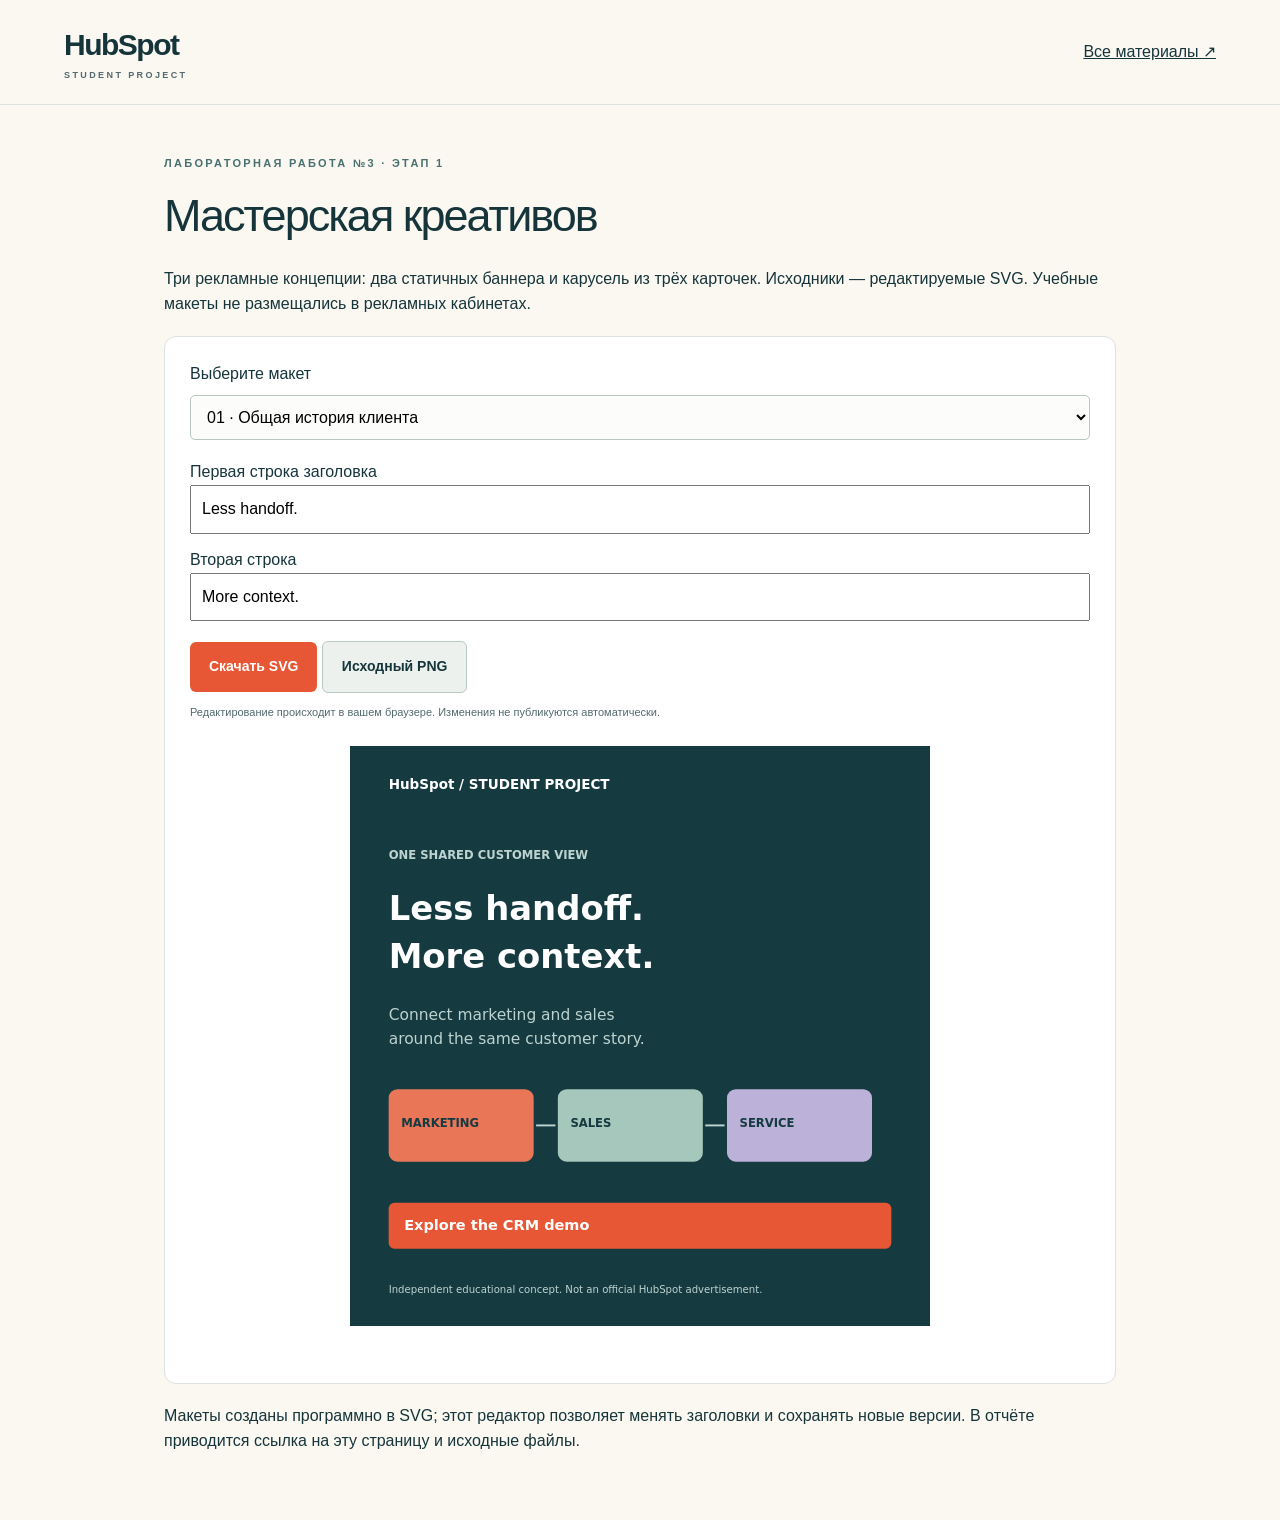
==== creative-studio.html @ a016e44d "Prepare HubSpot lab 3 website and study materials" ====
<!doctype html><html lang="ru"><head><meta charset="utf-8"><meta name="viewport" content="width=device-width,initial-scale=1"><meta name="robots" content="noindex,nofollow"><title>Редактор учебных креативов</title><link rel="stylesheet" href="style.css"></head><body><header><a class="brand" href="index.html">HubSpot<span>STUDENT PROJECT</span></a><a href="materials.html">Все материалы ↗</a></header><main class="materials"><p class="eyebrow">ЛАБОРАТОРНАЯ РАБОТА №3 · ЭТАП 1</p><h1>Мастерская креативов</h1><p>Три рекламные концепции: два статичных баннера и карусель из трёх карточек. Исходники — редактируемые SVG. Учебные макеты не размещались в рекламных кабинетах.</p><article><label>Выберите макет <select id="choice"><option value="01-connected">01 · Общая история клиента</option><option value="02-demo">02 · Демо без регистрации</option><option value="03-carousel-1">03 · Карусель / карточка 1</option><option value="03-carousel-2">03 · Карусель / карточка 2</option><option value="03-carousel-3">03 · Карусель / карточка 3</option></select></label><div style="display:grid;gap:14px;margin:20px 0"><label>Первая строка заголовка <input id="headline" maxlength="24" style="width:100%;padding:10px"></label><label>Вторая строка <input id="headline2" maxlength="24" style="width:100%;padding:10px"></label></div><button class="primary" id="save">Скачать SVG</button> <a id="png" class="secondary" download>Исходный PNG</a><p class="micro">Редактирование происходит в вашем браузере. Изменения не публикуются автоматически.</p><div id="preview" style="max-width:580px;margin:25px auto"></div></article><p>Макеты созданы программно в SVG; этот редактор позволяет менять заголовки и сохранять новые версии. В отчёте приводится ссылка на эту страницу и исходные файлы.</p></main><script>
let current=null;const choice=document.getElementById('choice'),h1=document.getElementById('headline'),h2=document.getElementById('headline2'),preview=document.getElementById('preview');let revision=0;
async function load(){const ticket=++revision;const r=await fetch('creatives/'+choice.value+'.svg');if(!r.ok)throw Error('SVG unavailable');const s=await r.text();if(ticket!==revision)return;current=new DOMParser().parseFromString(s,'image/svg+xml').documentElement;const texts=current.querySelectorAll('text');h1.value=texts[2].textContent;h2.value=texts[3].textContent;document.getElementById('png').href='creatives/'+choice.value+'.png';render()}
function render(){if(!current)return;const texts=current.querySelectorAll('text');texts[2].textContent=h1.value;texts[3].textContent=h2.value;const clone=current.cloneNode(true);clone.style.width='100%';clone.style.height='auto';preview.replaceChildren(clone)}
choice.onchange=()=>load().catch(()=>preview.textContent='Не удалось загрузить макет. Обновите страницу.');h1.oninput=render;h2.oninput=render;document.getElementById('save').onclick=()=>{if(!current)return;const blob=new Blob([new XMLSerializer().serializeToString(current)],{type:'image/svg+xml'}),url=URL.createObjectURL(blob),a=document.createElement('a');a.href=url;a.download=choice.value+'-edited.svg';a.click();setTimeout(()=>URL.revokeObjectURL(url),1000)};load().catch(()=>preview.textContent='Не удалось загрузить макет.');
</script></body></html>
---- style.css ----
:root{--ink:#16353b;--muted:#536a6e;--orange:#e85735;--cream:#fbf8f2;--line:#dce2dd}*{box-sizing:border-box}html{scroll-behavior:smooth;scroll-padding-top:85px}body{margin:0;background:var(--cream);font-family:Arial,Helvetica,sans-serif;color:var(--ink);line-height:1.55}a{color:inherit}button,input,select{font:inherit}button,a,select{touch-action:manipulation}button{cursor:pointer}button:focus-visible,a:focus-visible,select:focus-visible{outline:3px solid #008c95;outline-offset:4px}header{display:flex;align-items:center;justify-content:space-between;padding:22px 5vw;border-bottom:1px solid var(--line);gap:30px}.brand{text-decoration:none;font-size:30px;font-weight:800;letter-spacing:-1.5px}.brand span{display:block;font-size:9px;letter-spacing:2.4px;color:var(--muted)}nav{display:flex;gap:28px;font-size:14px}nav a{text-decoration:none}.hero{padding:76px 5vw 90px;display:grid;grid-template-columns:1fr 1.1fr;gap:5vw;align-items:center}.eyebrow{font-size:11px;font-weight:700;letter-spacing:2.3px;margin:0 0 20px;color:#48706f}h1{font-size:clamp(48px,5.7vw,82px);font-weight:500;line-height:1.05;letter-spacing:-4px;margin:0 0 27px}h1 em{font-family:Georgia,serif;font-weight:400;color:var(--orange)}.intro{font-size:18px;max-width:450px;color:var(--muted)}.actions{display:flex;align-items:center;gap:20px;flex-wrap:wrap;margin-top:30px}.primary,.secondary{border:0;border-radius:6px;padding:14px 19px;font-size:14px;font-weight:700;display:inline-flex;justify-content:center;align-items:center;gap:18px;text-decoration:none}.primary{background:var(--orange);color:white}.primary:hover{background:#c94124}.secondary{background:#edf1ee;color:var(--ink);border:1px solid #b9c9c4}.text-link{font-size:14px}.micro{font-size:11px;color:var(--muted);line-height:1.5}.workspace{padding:24px;background:#fff;border:1px solid #d8e4dd;border-radius:14px;box-shadow:18px 24px 0 #e5ede6;transform:rotate(-1deg)}.window-top{display:flex;gap:5px;align-items:center;font-size:8px;letter-spacing:1.6px;color:var(--muted);border-bottom:1px solid var(--line);padding-bottom:20px}.window-top span:last-child{margin-left:auto}.dot{width:7px;height:7px;background:#d9e1dc;border-radius:100%}.pipeline-title{display:flex;align-items:center;justify-content:space-between;font-size:22px;margin:30px 0;line-height:1.3}.pill{font-size:10px;background:#e1efe7;color:#33614f;padding:5px 9px;border-radius:20px}.columns{display:grid;grid-template-columns:repeat(3,1fr);gap:9px}.col-label{font-size:8px;letter-spacing:1px}.columns article{margin-top:12px;background:#f6f7f3;padding:17px 12px;min-height:185px;border-radius:6px;border:1px solid #e3e8e0}.columns h3{font-size:14px;margin:14px 0 5px}.columns p{font-size:11px;margin:0 0 25px;color:var(--muted)}.columns small{font-size:9px}.avatar{padding:7px 11px;background:#f6dbd1;border-radius:6px;color:#a33a24}.teal{background:#cbe4de;color:#386c60}.violet{background:#e2dcf1;color:#655184}.timeline{display:flex;align-items:center;justify-content:space-between;font-size:9px;margin:24px 0 18px;gap:8px}.timeline i{height:1px;background:var(--line);flex:1}.section{padding:65px 5vw;border-top:1px solid var(--line)}h2{font-size:clamp(30px,3.5vw,46px);font-weight:500;line-height:1.15;letter-spacing:-1.5px;margin:0 0 24px}.features{display:grid;grid-template-columns:repeat(3,1fr);gap:50px;margin-top:45px}.features h3{font-size:21px;font-weight:500}.features p{color:var(--muted);font-size:15px}.num{font-family:Georgia,serif;color:var(--orange);font-size:26px}.demo-section{padding:70px 5vw;background:var(--ink);color:white;display:grid;grid-template-columns:1fr 1fr;gap:10vw}.demo-section .eyebrow{color:#b7d3c6}.demo-section>div>p:not(.eyebrow){max-width:420px;color:#c8d7d2}.demo-card{background:#fff;color:var(--ink);border-radius:12px;padding:38px;align-self:center;min-height:330px}.demo-card h3{font-size:29px;font-weight:500;line-height:1.2}.demo-card p{color:var(--muted)}.step{font-size:10px;letter-spacing:2px}.progress{display:flex;gap:8px;margin:25px 0}.progress i{height:4px;flex:1;background:#dbe4de;border-radius:10px}.progress i.active{background:var(--orange)}.request-section{display:grid;grid-template-columns:1fr 1fr;gap:10vw;padding:85px 5vw}.request-section>div>p{max-width:450px;color:var(--muted)}form{background:#fff;border:1px solid var(--line);padding:30px;border-radius:10px}form label{display:block;margin-bottom:20px;font-size:14px}select{display:block;width:100%;background:#fcfcfa;border:1px solid #b7c7c1;border-radius:5px;padding:12px;margin-top:8px}.checkbox{display:flex;align-items:center;gap:9px;font-size:12px}.checkbox input{width:18px;height:18px}form .primary{width:100%}form p{font-size:13px}.faq{max-width:1100px;margin:auto}.faq details{border-bottom:1px solid var(--line);padding:20px 0}.faq summary{cursor:pointer;font-weight:600}.faq p{color:var(--muted)}.inline{border:0;background:none;text-decoration:underline;color:var(--ink);padding:0}footer{padding:30px 5vw;display:flex;justify-content:space-between;align-items:center;gap:20px;border-top:1px solid var(--line);font-size:12px}.consent{position:fixed;bottom:18px;left:3vw;right:3vw;background:white;box-shadow:0 8px 55px #16353b35;border:1px solid var(--line);border-radius:12px;padding:20px;display:flex;align-items:center;gap:15px;z-index:9}.consent div{flex:1}.consent p{font-size:11px;margin:6px 0 0}.consent button{font-size:12px;white-space:nowrap}[hidden]{display:none!important}.materials{max-width:1000px;margin:0 auto;padding:50px 24px}.materials h1{font-size:45px;letter-spacing:-2px}.materials article{background:white;padding:25px;border:1px solid var(--line);border-radius:12px;margin:20px 0}.downloads{display:flex;gap:12px;flex-wrap:wrap}.notice{padding:18px;background:#fff0df;border-left:4px solid var(--orange)}.creative-grid{display:grid;grid-template-columns:repeat(3,1fr);gap:14px}.creative-grid img{width:100%;border:1px solid var(--line);border-radius:10px}
@media(max-width:850px){header{align-items:flex-start}nav{gap:12px;font-size:12px;flex-wrap:wrap;justify-content:flex-end}.hero{grid-template-columns:1fr;padding-top:45px;gap:48px}.hero-copy{max-width:650px}h1{letter-spacing:-2px}.workspace{transform:none;box-shadow:8px 10px 0 #e5ede6}.features{gap:22px}.demo-section,.request-section{grid-template-columns:1fr;gap:30px}.consent{flex-wrap:wrap}.consent div{flex-basis:100%}.consent button{flex:1}.creative-grid{grid-template-columns:1fr 1fr}}@media(max-width:520px){header{padding:18px 5vw}.brand{font-size:25px}nav a:first-child{display:none}nav{max-width:180px}.hero{padding-bottom:55px}.workspace{padding:15px}.columns article{padding:12px 8px}.pipeline-title{font-size:19px}.columns h3{font-size:12px}.columns p{font-size:10px}.columns small{font-size:8px}.features{grid-template-columns:1fr;gap:20px}.section{padding-top:45px;padding-bottom:45px}.demo-section,.request-section{padding-top:48px;padding-bottom:48px}.demo-card{padding:24px}.consent{bottom:8px;padding:14px}.consent button{white-space:normal;font-size:11px;padding:10px}footer{flex-wrap:wrap}.creative-grid{grid-template-columns:1fr}.materials h1{font-size:35px}}
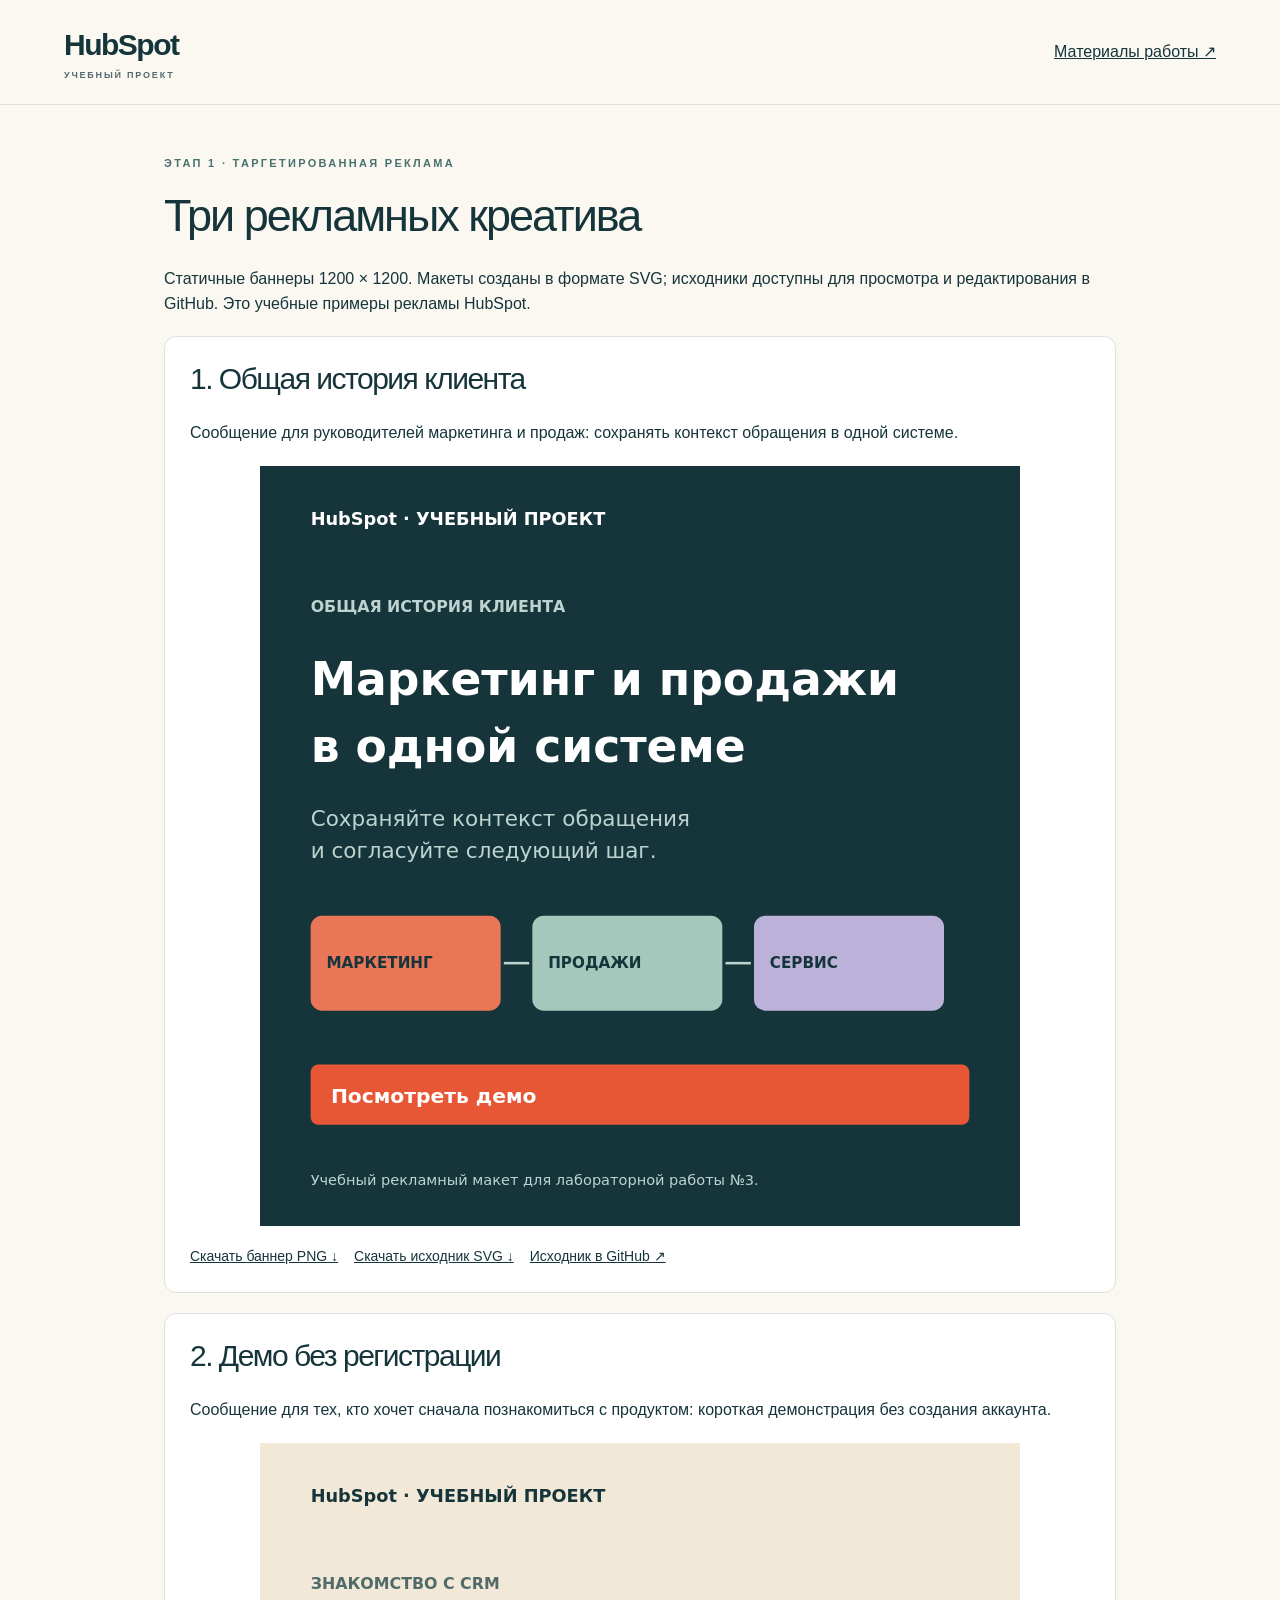
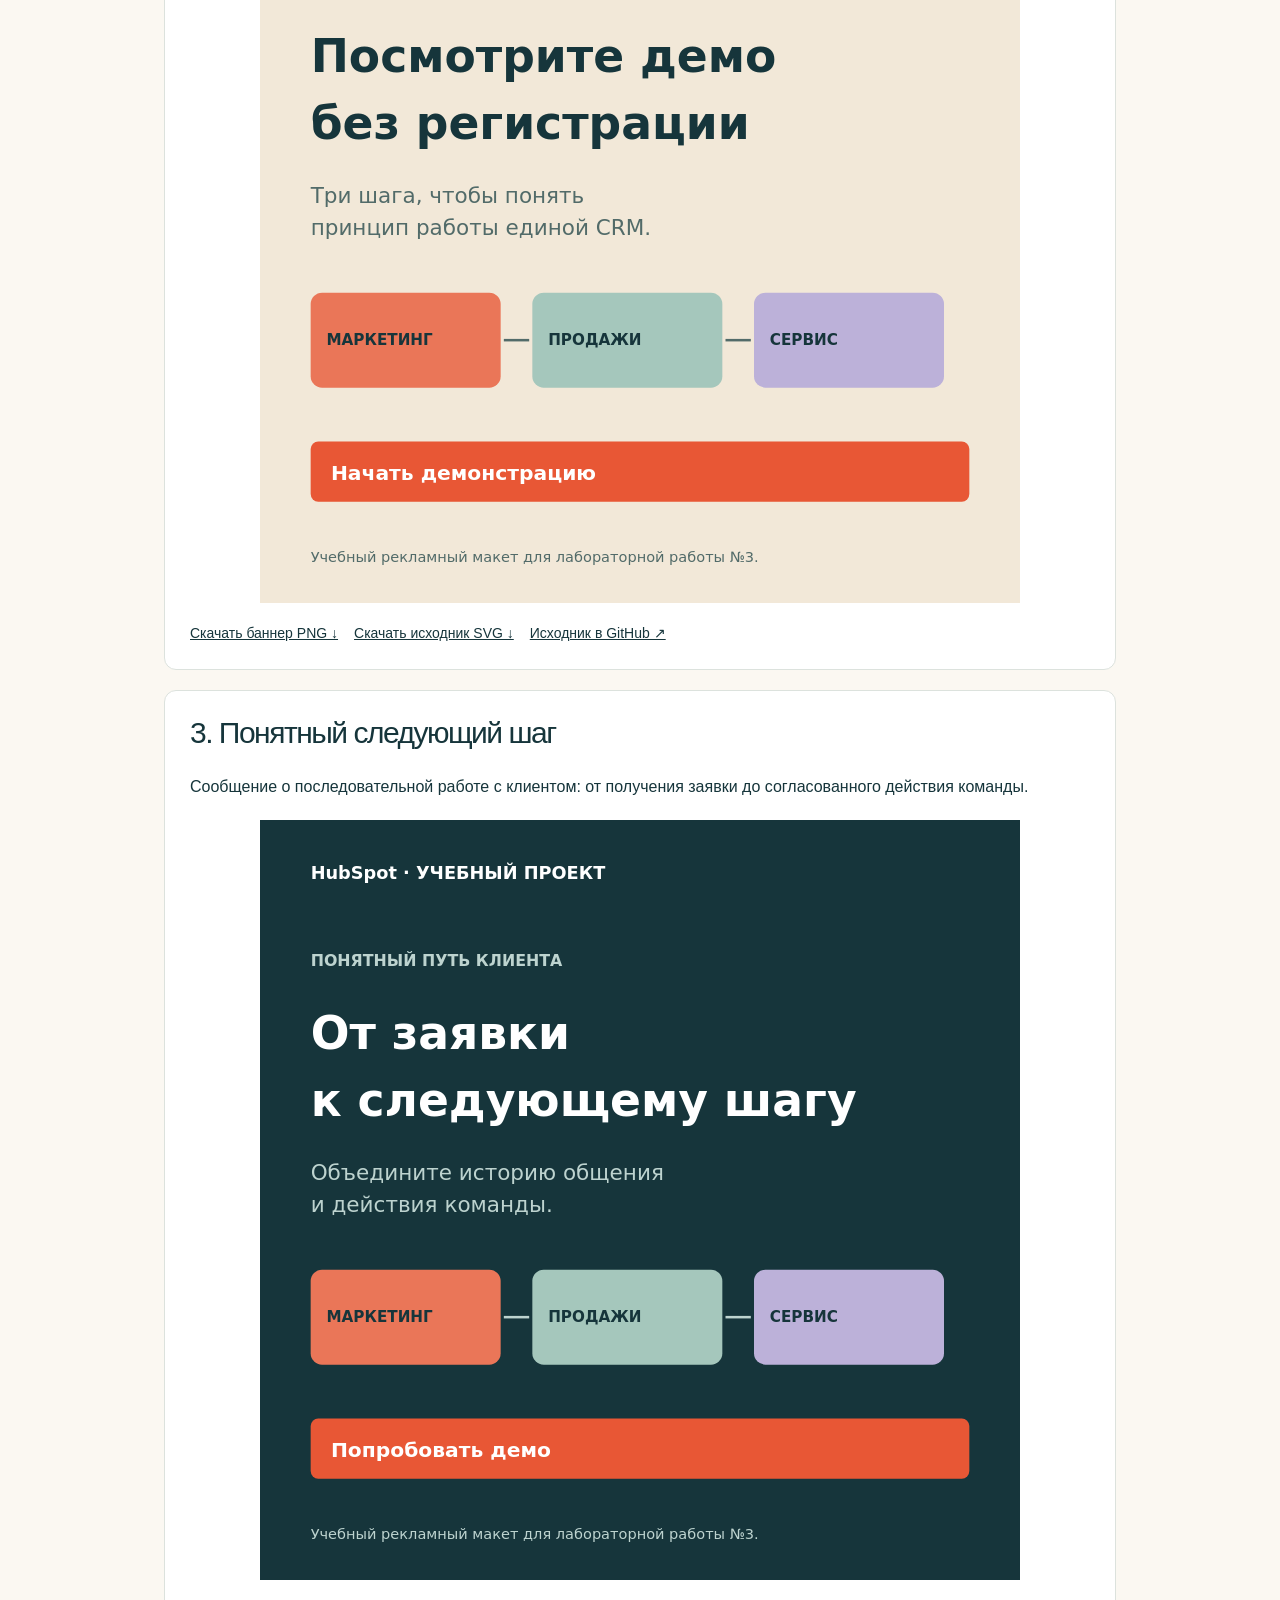
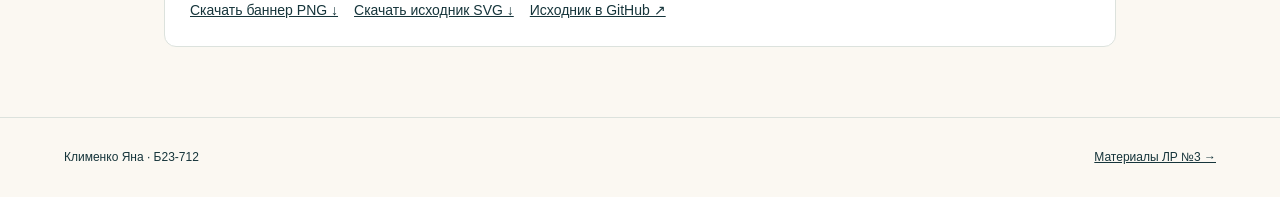
==== commit 592e7f11: "Перевести материалы ЛР3 на русский и оставить комплект по заданию" ====
--- a/creative-studio.html
+++ b/creative-studio.html
@@ -1,6 +1,4 @@
-<!doctype html><html lang="ru"><head><meta charset="utf-8"><meta name="viewport" content="width=device-width,initial-scale=1"><meta name="robots" content="noindex,nofollow"><title>Редактор учебных креативов</title><link rel="stylesheet" href="style.css"></head><body><header><a class="brand" href="index.html">HubSpot<span>STUDENT PROJECT</span></a><a href="materials.html">Все материалы ↗</a></header><main class="materials"><p class="eyebrow">ЛАБОРАТОРНАЯ РАБОТА №3 · ЭТАП 1</p><h1>Мастерская креативов</h1><p>Три рекламные концепции: два статичных баннера и карусель из трёх карточек. Исходники — редактируемые SVG. Учебные макеты не размещались в рекламных кабинетах.</p><article><label>Выберите макет <select id="choice"><option value="01-connected">01 · Общая история клиента</option><option value="02-demo">02 · Демо без регистрации</option><option value="03-carousel-1">03 · Карусель / карточка 1</option><option value="03-carousel-2">03 · Карусель / карточка 2</option><option value="03-carousel-3">03 · Карусель / карточка 3</option></select></label><div style="display:grid;gap:14px;margin:20px 0"><label>Первая строка заголовка <input id="headline" maxlength="24" style="width:100%;padding:10px"></label><label>Вторая строка <input id="headline2" maxlength="24" style="width:100%;padding:10px"></label></div><button class="primary" id="save">Скачать SVG</button> <a id="png" class="secondary" download>Исходный PNG</a><p class="micro">Редактирование происходит в вашем браузере. Изменения не публикуются автоматически.</p><div id="preview" style="max-width:580px;margin:25px auto"></div></article><p>Макеты созданы программно в SVG; этот редактор позволяет менять заголовки и сохранять новые версии. В отчёте приводится ссылка на эту страницу и исходные файлы.</p></main><script>
-let current=null;const choice=document.getElementById('choice'),h1=document.getElementById('headline'),h2=document.getElementById('headline2'),preview=document.getElementById('preview');let revision=0;
-async function load(){const ticket=++revision;const r=await fetch('creatives/'+choice.value+'.svg');if(!r.ok)throw Error('SVG unavailable');const s=await r.text();if(ticket!==revision)return;current=new DOMParser().parseFromString(s,'image/svg+xml').documentElement;const texts=current.querySelectorAll('text');h1.value=texts[2].textContent;h2.value=texts[3].textContent;document.getElementById('png').href='creatives/'+choice.value+'.png';render()}
-function render(){if(!current)return;const texts=current.querySelectorAll('text');texts[2].textContent=h1.value;texts[3].textContent=h2.value;const clone=current.cloneNode(true);clone.style.width='100%';clone.style.height='auto';preview.replaceChildren(clone)}
-choice.onchange=()=>load().catch(()=>preview.textContent='Не удалось загрузить макет. Обновите страницу.');h1.oninput=render;h2.oninput=render;document.getElementById('save').onclick=()=>{if(!current)return;const blob=new Blob([new XMLSerializer().serializeToString(current)],{type:'image/svg+xml'}),url=URL.createObjectURL(blob),a=document.createElement('a');a.href=url;a.download=choice.value+'-edited.svg';a.click();setTimeout(()=>URL.revokeObjectURL(url),1000)};load().catch(()=>preview.textContent='Не удалось загрузить макет.');
-</script></body></html>
+<!doctype html><html lang="ru"><head><meta charset="utf-8"><meta name="viewport" content="width=device-width,initial-scale=1"><meta name="robots" content="noindex,nofollow"><title>Креативы · Лабораторная работа №3</title><link rel="stylesheet" href="style.css"></head><body><header><a class="brand" href="index.html">HubSpot<span>УЧЕБНЫЙ ПРОЕКТ</span></a><a href="materials.html">Материалы работы ↗</a></header><main class="materials"><p class="eyebrow">ЭТАП 1 · ТАРГЕТИРОВАННАЯ РЕКЛАМА</p><h1>Три рекламных креатива</h1><p>Статичные баннеры 1200 × 1200. Макеты созданы в формате SVG; исходники доступны для просмотра и редактирования в GitHub. Это учебные примеры рекламы HubSpot.</p>
+<article class="creative-item"><h2>1. Общая история клиента</h2><p>Сообщение для руководителей маркетинга и продаж: сохранять контекст обращения в одной системе.</p><img src="creatives/01-connected.svg" alt="Маркетинг и продажи в одной системе. Посмотреть демо."><div class="source-links"><a href="creatives/01-connected.png" download>Скачать баннер PNG ↓</a><a href="creatives/01-connected.svg" download>Скачать исходник SVG ↓</a><a href="https://github.com/indolentmenace/hubspot-lab3/blob/main/creatives/01-connected.svg">Исходник в GitHub ↗</a></div></article>
+<article class="creative-item"><h2>2. Демо без регистрации</h2><p>Сообщение для тех, кто хочет сначала познакомиться с продуктом: короткая демонстрация без создания аккаунта.</p><img src="creatives/02-demo.svg" alt="Посмотрите демо без регистрации. Начать демонстрацию."><div class="source-links"><a href="creatives/02-demo.png" download>Скачать баннер PNG ↓</a><a href="creatives/02-demo.svg" download>Скачать исходник SVG ↓</a><a href="https://github.com/indolentmenace/hubspot-lab3/blob/main/creatives/02-demo.svg">Исходник в GitHub ↗</a></div></article>
+<article class="creative-item"><h2>3. Понятный следующий шаг</h2><p>Сообщение о последовательной работе с клиентом: от получения заявки до согласованного действия команды.</p><img src="creatives/03-journey.svg" alt="От заявки к следующему шагу. Попробовать демо."><div class="source-links"><a href="creatives/03-journey.png" download>Скачать баннер PNG ↓</a><a href="creatives/03-journey.svg" download>Скачать исходник SVG ↓</a><a href="https://github.com/indolentmenace/hubspot-lab3/blob/main/creatives/03-journey.svg">Исходник в GitHub ↗</a></div></article></main><footer><span>Клименко Яна · Б23-712</span><a href="materials.html">Материалы ЛР №3 →</a></footer></body></html>
--- a/style.css
+++ b/style.css
@@ -1,2 +1,5 @@
 :root{--ink:#16353b;--muted:#536a6e;--orange:#e85735;--cream:#fbf8f2;--line:#dce2dd}*{box-sizing:border-box}html{scroll-behavior:smooth;scroll-padding-top:85px}body{margin:0;background:var(--cream);font-family:Arial,Helvetica,sans-serif;color:var(--ink);line-height:1.55}a{color:inherit}button,input,select{font:inherit}button,a,select{touch-action:manipulation}button{cursor:pointer}button:focus-visible,a:focus-visible,select:focus-visible{outline:3px solid #008c95;outline-offset:4px}header{display:flex;align-items:center;justify-content:space-between;padding:22px 5vw;border-bottom:1px solid var(--line);gap:30px}.brand{text-decoration:none;font-size:30px;font-weight:800;letter-spacing:-1.5px}.brand span{display:block;font-size:9px;letter-spacing:2.4px;color:var(--muted)}nav{display:flex;gap:28px;font-size:14px}nav a{text-decoration:none}.hero{padding:76px 5vw 90px;display:grid;grid-template-columns:1fr 1.1fr;gap:5vw;align-items:center}.eyebrow{font-size:11px;font-weight:700;letter-spacing:2.3px;margin:0 0 20px;color:#48706f}h1{font-size:clamp(48px,5.7vw,82px);font-weight:500;line-height:1.05;letter-spacing:-4px;margin:0 0 27px}h1 em{font-family:Georgia,serif;font-weight:400;color:var(--orange)}.intro{font-size:18px;max-width:450px;color:var(--muted)}.actions{display:flex;align-items:center;gap:20px;flex-wrap:wrap;margin-top:30px}.primary,.secondary{border:0;border-radius:6px;padding:14px 19px;font-size:14px;font-weight:700;display:inline-flex;justify-content:center;align-items:center;gap:18px;text-decoration:none}.primary{background:var(--orange);color:white}.primary:hover{background:#c94124}.secondary{background:#edf1ee;color:var(--ink);border:1px solid #b9c9c4}.text-link{font-size:14px}.micro{font-size:11px;color:var(--muted);line-height:1.5}.workspace{padding:24px;background:#fff;border:1px solid #d8e4dd;border-radius:14px;box-shadow:18px 24px 0 #e5ede6;transform:rotate(-1deg)}.window-top{display:flex;gap:5px;align-items:center;font-size:8px;letter-spacing:1.6px;color:var(--muted);border-bottom:1px solid var(--line);padding-bottom:20px}.window-top span:last-child{margin-left:auto}.dot{width:7px;height:7px;background:#d9e1dc;border-radius:100%}.pipeline-title{display:flex;align-items:center;justify-content:space-between;font-size:22px;margin:30px 0;line-height:1.3}.pill{font-size:10px;background:#e1efe7;color:#33614f;padding:5px 9px;border-radius:20px}.columns{display:grid;grid-template-columns:repeat(3,1fr);gap:9px}.col-label{font-size:8px;letter-spacing:1px}.columns article{margin-top:12px;background:#f6f7f3;padding:17px 12px;min-height:185px;border-radius:6px;border:1px solid #e3e8e0}.columns h3{font-size:14px;margin:14px 0 5px}.columns p{font-size:11px;margin:0 0 25px;color:var(--muted)}.columns small{font-size:9px}.avatar{padding:7px 11px;background:#f6dbd1;border-radius:6px;color:#a33a24}.teal{background:#cbe4de;color:#386c60}.violet{background:#e2dcf1;color:#655184}.timeline{display:flex;align-items:center;justify-content:space-between;font-size:9px;margin:24px 0 18px;gap:8px}.timeline i{height:1px;background:var(--line);flex:1}.section{padding:65px 5vw;border-top:1px solid var(--line)}h2{font-size:clamp(30px,3.5vw,46px);font-weight:500;line-height:1.15;letter-spacing:-1.5px;margin:0 0 24px}.features{display:grid;grid-template-columns:repeat(3,1fr);gap:50px;margin-top:45px}.features h3{font-size:21px;font-weight:500}.features p{color:var(--muted);font-size:15px}.num{font-family:Georgia,serif;color:var(--orange);font-size:26px}.demo-section{padding:70px 5vw;background:var(--ink);color:white;display:grid;grid-template-columns:1fr 1fr;gap:10vw}.demo-section .eyebrow{color:#b7d3c6}.demo-section>div>p:not(.eyebrow){max-width:420px;color:#c8d7d2}.demo-card{background:#fff;color:var(--ink);border-radius:12px;padding:38px;align-self:center;min-height:330px}.demo-card h3{font-size:29px;font-weight:500;line-height:1.2}.demo-card p{color:var(--muted)}.step{font-size:10px;letter-spacing:2px}.progress{display:flex;gap:8px;margin:25px 0}.progress i{height:4px;flex:1;background:#dbe4de;border-radius:10px}.progress i.active{background:var(--orange)}.request-section{display:grid;grid-template-columns:1fr 1fr;gap:10vw;padding:85px 5vw}.request-section>div>p{max-width:450px;color:var(--muted)}form{background:#fff;border:1px solid var(--line);padding:30px;border-radius:10px}form label{display:block;margin-bottom:20px;font-size:14px}select{display:block;width:100%;background:#fcfcfa;border:1px solid #b7c7c1;border-radius:5px;padding:12px;margin-top:8px}.checkbox{display:flex;align-items:center;gap:9px;font-size:12px}.checkbox input{width:18px;height:18px}form .primary{width:100%}form p{font-size:13px}.faq{max-width:1100px;margin:auto}.faq details{border-bottom:1px solid var(--line);padding:20px 0}.faq summary{cursor:pointer;font-weight:600}.faq p{color:var(--muted)}.inline{border:0;background:none;text-decoration:underline;color:var(--ink);padding:0}footer{padding:30px 5vw;display:flex;justify-content:space-between;align-items:center;gap:20px;border-top:1px solid var(--line);font-size:12px}.consent{position:fixed;bottom:18px;left:3vw;right:3vw;background:white;box-shadow:0 8px 55px #16353b35;border:1px solid var(--line);border-radius:12px;padding:20px;display:flex;align-items:center;gap:15px;z-index:9}.consent div{flex:1}.consent p{font-size:11px;margin:6px 0 0}.consent button{font-size:12px;white-space:nowrap}[hidden]{display:none!important}.materials{max-width:1000px;margin:0 auto;padding:50px 24px}.materials h1{font-size:45px;letter-spacing:-2px}.materials article{background:white;padding:25px;border:1px solid var(--line);border-radius:12px;margin:20px 0}.downloads{display:flex;gap:12px;flex-wrap:wrap}.notice{padding:18px;background:#fff0df;border-left:4px solid var(--orange)}.creative-grid{display:grid;grid-template-columns:repeat(3,1fr);gap:14px}.creative-grid img{width:100%;border:1px solid var(--line);border-radius:10px}
 @media(max-width:850px){header{align-items:flex-start}nav{gap:12px;font-size:12px;flex-wrap:wrap;justify-content:flex-end}.hero{grid-template-columns:1fr;padding-top:45px;gap:48px}.hero-copy{max-width:650px}h1{letter-spacing:-2px}.workspace{transform:none;box-shadow:8px 10px 0 #e5ede6}.features{gap:22px}.demo-section,.request-section{grid-template-columns:1fr;gap:30px}.consent{flex-wrap:wrap}.consent div{flex-basis:100%}.consent button{flex:1}.creative-grid{grid-template-columns:1fr 1fr}}@media(max-width:520px){header{padding:18px 5vw}.brand{font-size:25px}nav a:first-child{display:none}nav{max-width:180px}.hero{padding-bottom:55px}.workspace{padding:15px}.columns article{padding:12px 8px}.pipeline-title{font-size:19px}.columns h3{font-size:12px}.columns p{font-size:10px}.columns small{font-size:8px}.features{grid-template-columns:1fr;gap:20px}.section{padding-top:45px;padding-bottom:45px}.demo-section,.request-section{padding-top:48px;padding-bottom:48px}.demo-card{padding:24px}.consent{bottom:8px;padding:14px}.consent button{white-space:normal;font-size:11px;padding:10px}footer{flex-wrap:wrap}.creative-grid{grid-template-columns:1fr}.materials h1{font-size:35px}}
+
+/* Адаптация русских заголовков и подписей. */
+h1{font-size:clamp(40px,4.6vw,66px);letter-spacing:-2.5px}.hero{grid-template-columns:1.05fr 1fr;gap:4vw}.brand span{letter-spacing:1.8px}.window-top span:last-child{letter-spacing:1px}.columns article{min-height:190px}.col-label{font-size:7.5px;letter-spacing:.5px}.timeline{font-size:8px}.materials h2{font-size:30px}.creative-item img{display:block;width:100%;max-width:760px;margin:20px auto}.source-links{display:flex;gap:16px;flex-wrap:wrap;font-size:14px}@media(max-width:850px){.hero{grid-template-columns:1fr}h1{font-size:clamp(38px,7.2vw,62px)}}@media(max-width:520px){h1{font-size:clamp(31px,8.2vw,43px);letter-spacing:-1.3px}.hero{gap:32px}.col-label{font-size:6.5px}.columns h3{font-size:12px}.columns small{font-size:8px}.columns article{padding:11px 7px;min-height:170px}.pipeline-title{font-size:17px}.timeline{font-size:7px}.window-top span:last-child{font-size:7px}.consent{gap:10px}.consent .primary{flex:1}.consent .secondary{flex:2}}
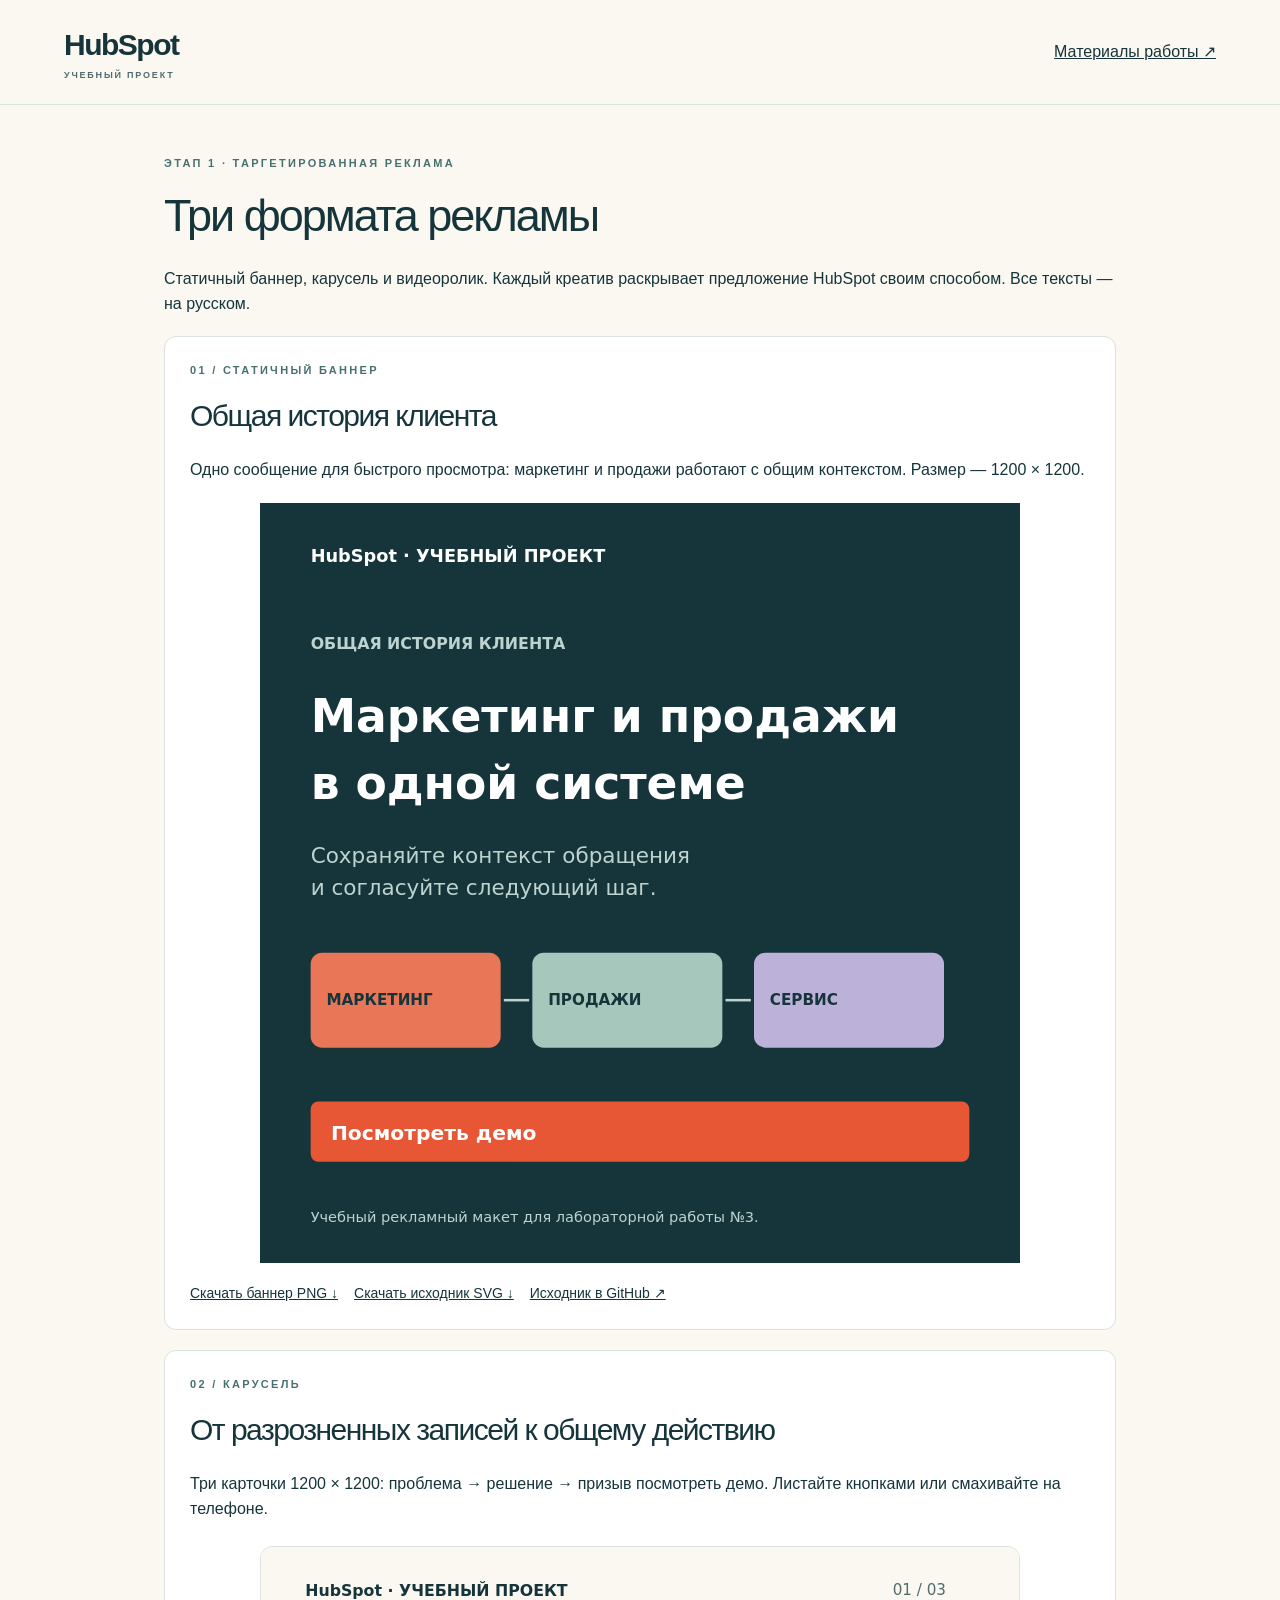
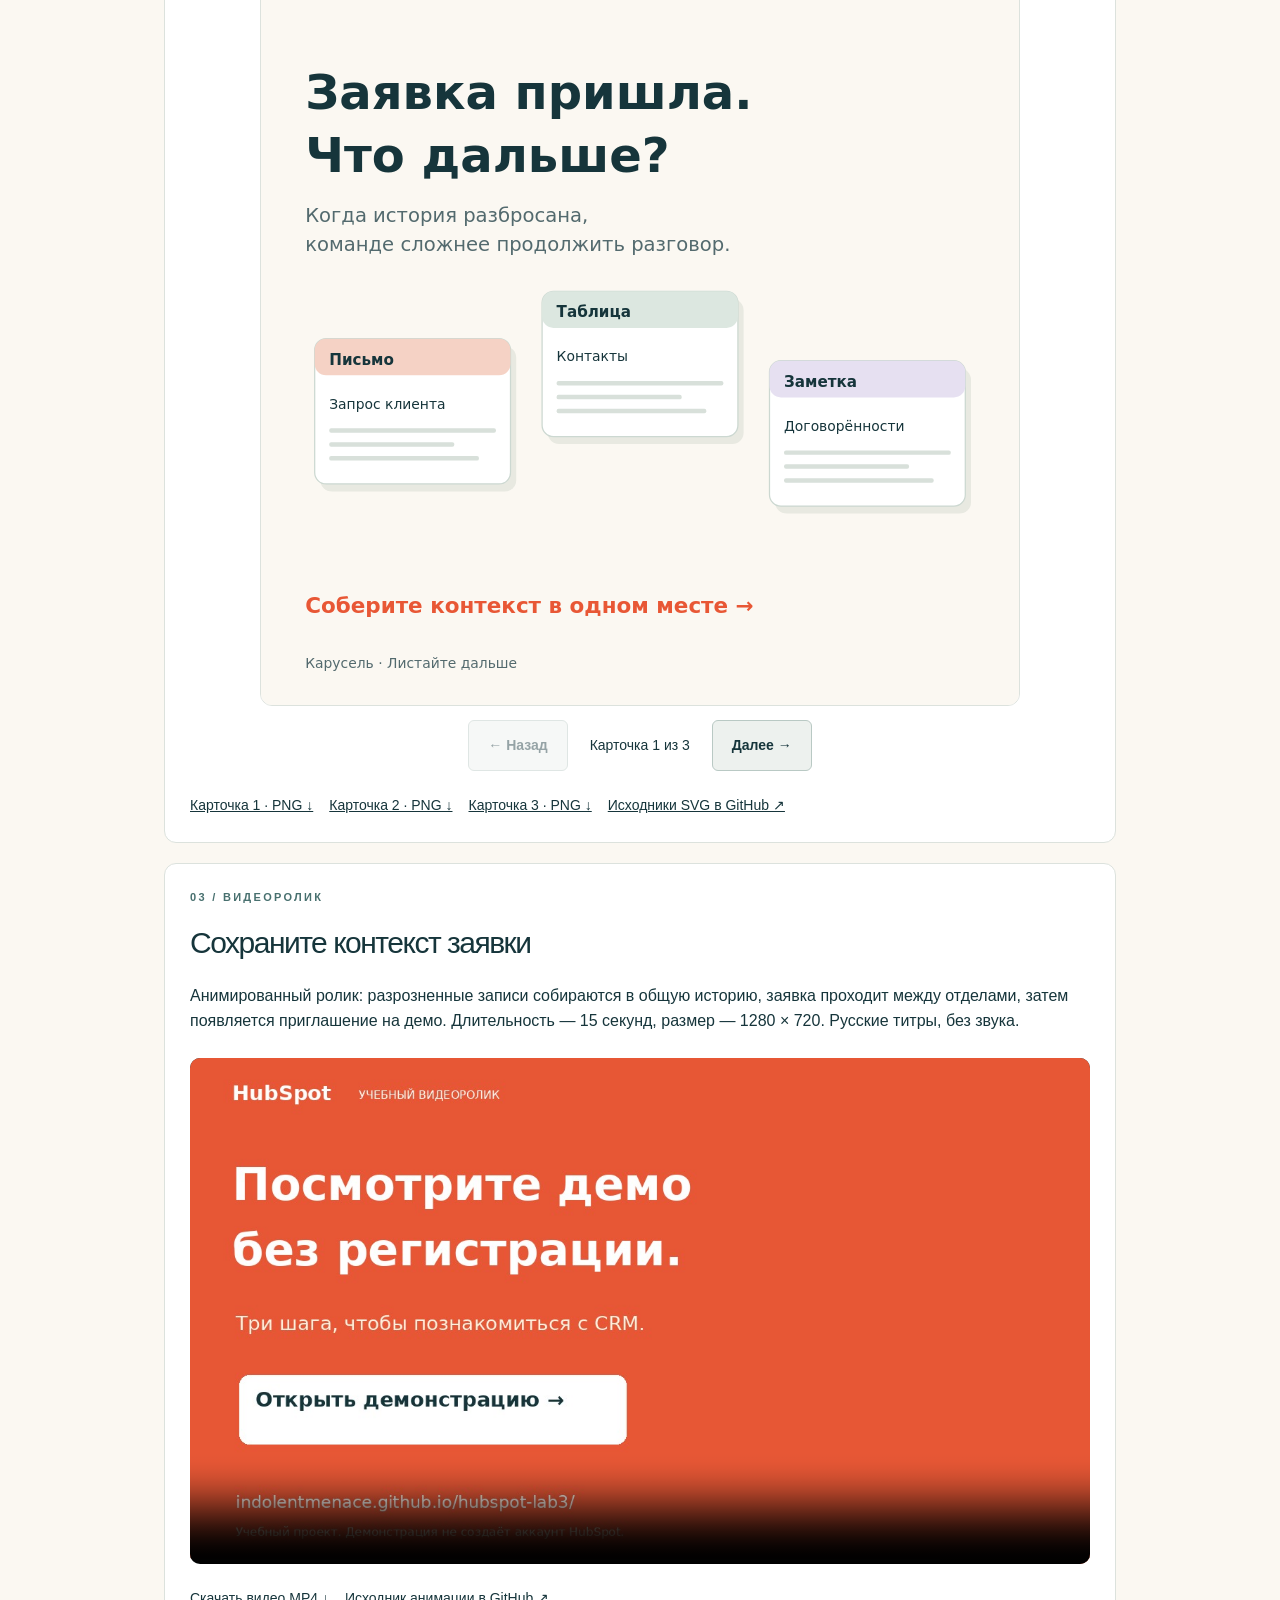
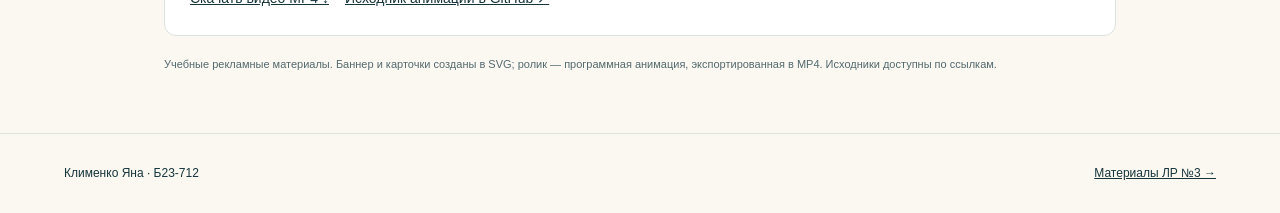
==== commit dd0fa34d: "Добавить карусель и анимированный видеокреатив вместо одинаковых баннеров" ====
--- a/creative-studio.html
+++ b/creative-studio.html
@@ -1,4 +1,5 @@
-<!doctype html><html lang="ru"><head><meta charset="utf-8"><meta name="viewport" content="width=device-width,initial-scale=1"><meta name="robots" content="noindex,nofollow"><title>Креативы · Лабораторная работа №3</title><link rel="stylesheet" href="style.css"></head><body><header><a class="brand" href="index.html">HubSpot<span>УЧЕБНЫЙ ПРОЕКТ</span></a><a href="materials.html">Материалы работы ↗</a></header><main class="materials"><p class="eyebrow">ЭТАП 1 · ТАРГЕТИРОВАННАЯ РЕКЛАМА</p><h1>Три рекламных креатива</h1><p>Статичные баннеры 1200 × 1200. Макеты созданы в формате SVG; исходники доступны для просмотра и редактирования в GitHub. Это учебные примеры рекламы HubSpot.</p>
-<article class="creative-item"><h2>1. Общая история клиента</h2><p>Сообщение для руководителей маркетинга и продаж: сохранять контекст обращения в одной системе.</p><img src="creatives/01-connected.svg" alt="Маркетинг и продажи в одной системе. Посмотреть демо."><div class="source-links"><a href="creatives/01-connected.png" download>Скачать баннер PNG ↓</a><a href="creatives/01-connected.svg" download>Скачать исходник SVG ↓</a><a href="https://github.com/indolentmenace/hubspot-lab3/blob/main/creatives/01-connected.svg">Исходник в GitHub ↗</a></div></article>
-<article class="creative-item"><h2>2. Демо без регистрации</h2><p>Сообщение для тех, кто хочет сначала познакомиться с продуктом: короткая демонстрация без создания аккаунта.</p><img src="creatives/02-demo.svg" alt="Посмотрите демо без регистрации. Начать демонстрацию."><div class="source-links"><a href="creatives/02-demo.png" download>Скачать баннер PNG ↓</a><a href="creatives/02-demo.svg" download>Скачать исходник SVG ↓</a><a href="https://github.com/indolentmenace/hubspot-lab3/blob/main/creatives/02-demo.svg">Исходник в GitHub ↗</a></div></article>
-<article class="creative-item"><h2>3. Понятный следующий шаг</h2><p>Сообщение о последовательной работе с клиентом: от получения заявки до согласованного действия команды.</p><img src="creatives/03-journey.svg" alt="От заявки к следующему шагу. Попробовать демо."><div class="source-links"><a href="creatives/03-journey.png" download>Скачать баннер PNG ↓</a><a href="creatives/03-journey.svg" download>Скачать исходник SVG ↓</a><a href="https://github.com/indolentmenace/hubspot-lab3/blob/main/creatives/03-journey.svg">Исходник в GitHub ↗</a></div></article></main><footer><span>Клименко Яна · Б23-712</span><a href="materials.html">Материалы ЛР №3 →</a></footer></body></html>
+<!doctype html><html lang="ru"><head><meta charset="utf-8"><meta name="viewport" content="width=device-width,initial-scale=1"><meta name="robots" content="noindex,nofollow"><title>Баннер, карусель и видео · ЛР №3</title><link rel="stylesheet" href="style.css"><script src="creatives.js" defer></script></head><body><header><a class="brand" href="index.html">HubSpot<span>УЧЕБНЫЙ ПРОЕКТ</span></a><a href="materials.html">Материалы работы ↗</a></header><main class="materials"><p class="eyebrow">ЭТАП 1 · ТАРГЕТИРОВАННАЯ РЕКЛАМА</p><h1>Три формата рекламы</h1><p>Статичный баннер, карусель и видеоролик. Каждый креатив раскрывает предложение HubSpot своим способом. Все тексты — на русском.</p>
+<article class="creative-item" id="banner"><p class="eyebrow">01 / СТАТИЧНЫЙ БАННЕР</p><h2>Общая история клиента</h2><p>Одно сообщение для быстрого просмотра: маркетинг и продажи работают с общим контекстом. Размер — 1200 × 1200.</p><img src="creatives/01-connected.svg" alt="Маркетинг и продажи в одной системе. Посмотреть демо."><div class="source-links"><a href="creatives/01-connected.png" download>Скачать баннер PNG ↓</a><a href="creatives/01-connected.svg" download>Скачать исходник SVG ↓</a><a href="https://github.com/indolentmenace/hubspot-lab3/blob/main/creatives/01-connected.svg">Исходник в GitHub ↗</a></div></article>
+<article class="creative-item" id="carousel"><p class="eyebrow">02 / КАРУСЕЛЬ</p><h2>От разрозненных записей к общему действию</h2><p>Три карточки 1200 × 1200: проблема → решение → призыв посмотреть демо. Листайте кнопками или смахивайте на телефоне.</p><div class="carousel-track" id="carousel-track" tabindex="0" role="region" aria-label="Карусель из трёх рекламных карточек"><figure><img src="creatives/02-carousel-1.svg" alt="Карточка 1 из 3. Заявка пришла. Что дальше? История разбросана между письмом, таблицей и заметкой."></figure><figure><img src="creatives/02-carousel-2.svg" alt="Карточка 2 из 3. Вся история в одной карточке: задача, общение и следующее действие."></figure><figure><img src="creatives/02-carousel-3.svg" alt="Карточка 3 из 3. Следующий шаг виден команде. Посмотрите демо без регистрации."></figure></div><div class="carousel-controls"><button class="secondary" id="carousel-prev" aria-label="Предыдущая карточка" disabled>← Назад</button><span id="carousel-status" role="status" aria-live="polite">Карточка 1 из 3</span><button class="secondary" id="carousel-next" aria-label="Следующая карточка">Далее →</button></div><div class="source-links"><a href="creatives/02-carousel-1.png" download>Карточка 1 · PNG ↓</a><a href="creatives/02-carousel-2.png" download>Карточка 2 · PNG ↓</a><a href="creatives/02-carousel-3.png" download>Карточка 3 · PNG ↓</a><a href="https://github.com/indolentmenace/hubspot-lab3/tree/main/creatives">Исходники SVG в GitHub ↗</a></div></article>
+<article class="creative-item" id="video"><p class="eyebrow">03 / ВИДЕОРОЛИК</p><h2>Сохраните контекст заявки</h2><p>Анимированный ролик: разрозненные записи собираются в общую историю, заявка проходит между отделами, затем появляется приглашение на демо. Длительность — 15 секунд, размер — 1280 × 720. Русские титры, без звука.</p><video class="creative-video" controls playsinline preload="metadata" poster="creatives/03-video-poster.jpg" aria-label="Рекламный видеоролик HubSpot, 15 секунд, русские титры"><source src="creatives/03-video.mp4" type="video/mp4">Ваш браузер не поддерживает встроенное видео. <a href="creatives/03-video.mp4">Скачать ролик</a>.</video><div class="source-links"><a href="creatives/03-video.mp4" download>Скачать видео MP4 ↓</a><a href="https://github.com/indolentmenace/hubspot-lab3/blob/main/creatives/render_formats.py">Исходник анимации в GitHub ↗</a></div></article>
+<p class="micro">Учебные рекламные материалы. Баннер и карточки созданы в SVG; ролик — программная анимация, экспортированная в MP4. Исходники доступны по ссылкам.</p></main><footer><span>Клименко Яна · Б23-712</span><a href="materials.html">Материалы ЛР №3 →</a></footer></body></html>
--- a/style.css
+++ b/style.css
@@ -3,3 +3,4 @@
 
 /* Адаптация русских заголовков и подписей. */
 h1{font-size:clamp(40px,4.6vw,66px);letter-spacing:-2.5px}.hero{grid-template-columns:1.05fr 1fr;gap:4vw}.brand span{letter-spacing:1.8px}.window-top span:last-child{letter-spacing:1px}.columns article{min-height:190px}.col-label{font-size:7.5px;letter-spacing:.5px}.timeline{font-size:8px}.materials h2{font-size:30px}.creative-item img{display:block;width:100%;max-width:760px;margin:20px auto}.source-links{display:flex;gap:16px;flex-wrap:wrap;font-size:14px}@media(max-width:850px){.hero{grid-template-columns:1fr}h1{font-size:clamp(38px,7.2vw,62px)}}@media(max-width:520px){h1{font-size:clamp(31px,8.2vw,43px);letter-spacing:-1.3px}.hero{gap:32px}.col-label{font-size:6.5px}.columns h3{font-size:12px}.columns small{font-size:8px}.columns article{padding:11px 7px;min-height:170px}.pipeline-title{font-size:17px}.timeline{font-size:7px}.window-top span:last-child{font-size:7px}.consent{gap:10px}.consent .primary{flex:1}.consent .secondary{flex:2}}
+.carousel-track{display:flex;max-width:760px;overflow-x:auto;scroll-snap-type:x mandatory;overscroll-behavior-x:contain;margin:24px auto 14px;border:1px solid var(--line);border-radius:12px}.carousel-track figure{flex:0 0 100%;min-width:0;margin:0;scroll-snap-align:start}.creative-item .carousel-track img{width:100%;max-width:none;margin:0}.carousel-controls{display:flex;align-items:center;justify-content:center;gap:22px;margin:10px 0 24px;font-size:14px}.carousel-controls button:disabled{opacity:.45;cursor:default}.carousel-track:focus-visible{outline:3px solid #008c95;outline-offset:4px}.creative-video{display:block;width:100%;height:auto;aspect-ratio:16/9;background:#16353b;border-radius:10px;margin:24px auto;max-width:900px}.format-preview{display:flex;flex-direction:column;gap:12px;text-decoration:none}.format-preview span{font-size:14px;font-weight:700}.format-preview img{height:auto;max-height:240px;object-fit:contain;background:var(--cream)}@media(max-width:520px){.carousel-controls{gap:10px;font-size:12px}.carousel-controls button{padding:10px 12px}}
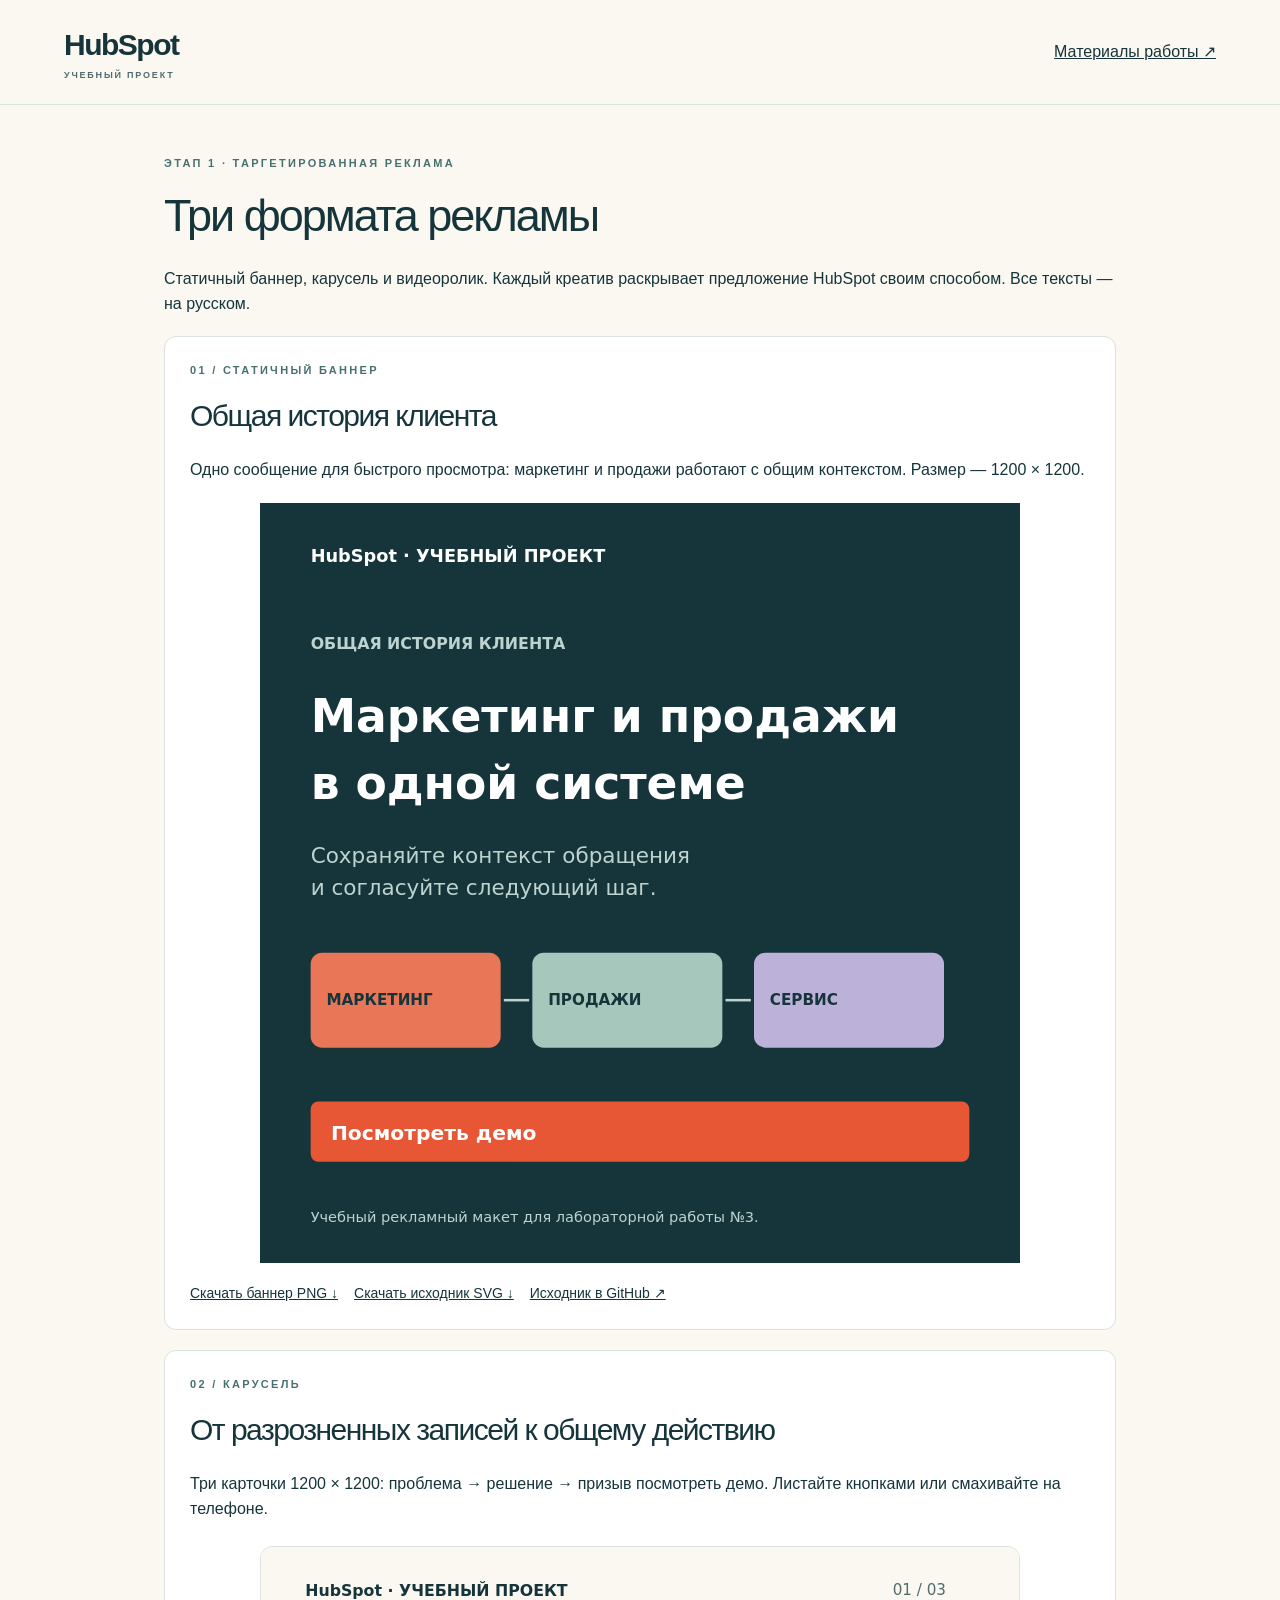
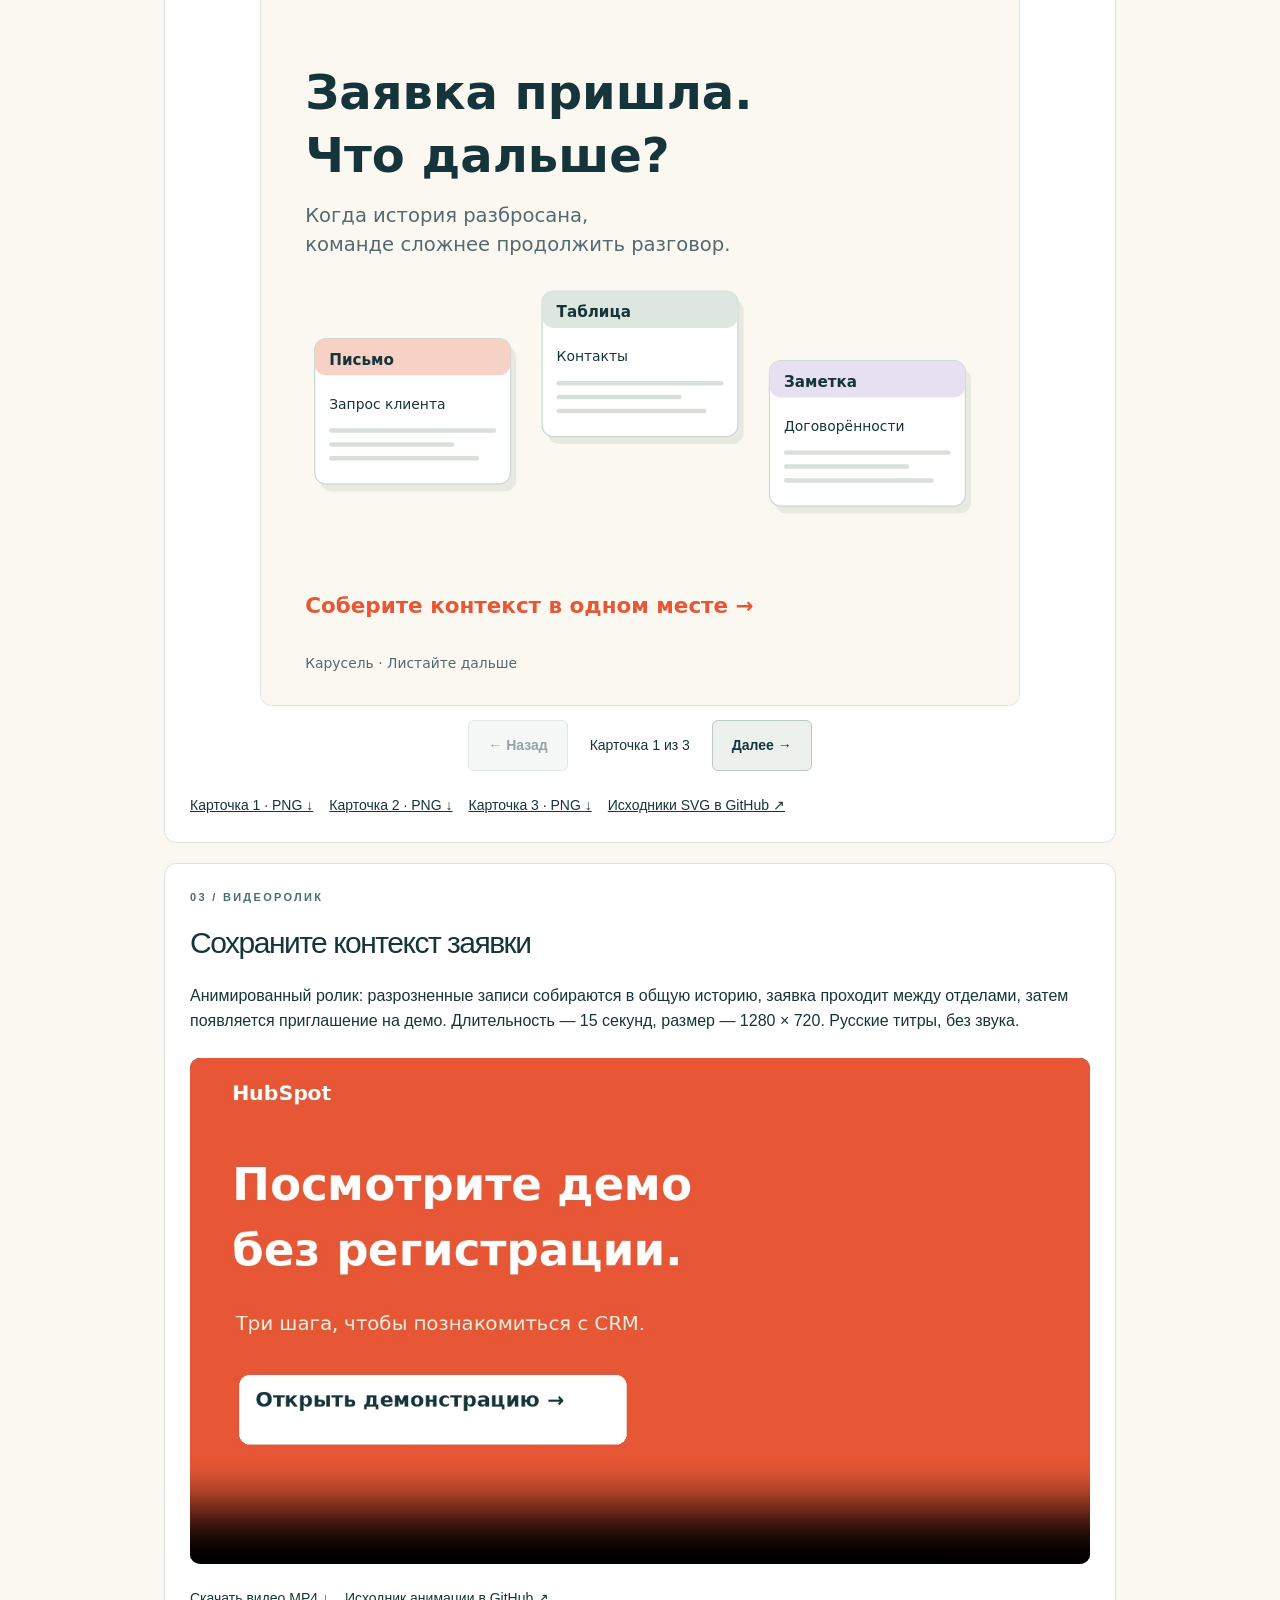
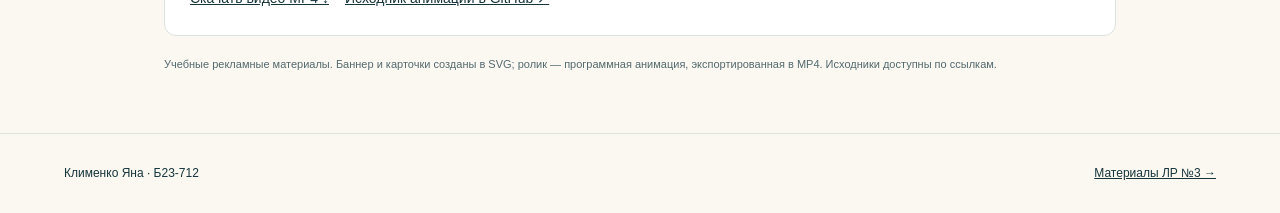
==== commit 7fe4d540: "Подключить Метрику и убрать служебные надписи из видео" ====
--- a/creative-studio.html
+++ b/creative-studio.html
@@ -1,5 +1,5 @@
 <!doctype html><html lang="ru"><head><meta charset="utf-8"><meta name="viewport" content="width=device-width,initial-scale=1"><meta name="robots" content="noindex,nofollow"><title>Баннер, карусель и видео · ЛР №3</title><link rel="stylesheet" href="style.css"><script src="creatives.js" defer></script></head><body><header><a class="brand" href="index.html">HubSpot<span>УЧЕБНЫЙ ПРОЕКТ</span></a><a href="materials.html">Материалы работы ↗</a></header><main class="materials"><p class="eyebrow">ЭТАП 1 · ТАРГЕТИРОВАННАЯ РЕКЛАМА</p><h1>Три формата рекламы</h1><p>Статичный баннер, карусель и видеоролик. Каждый креатив раскрывает предложение HubSpot своим способом. Все тексты — на русском.</p>
 <article class="creative-item" id="banner"><p class="eyebrow">01 / СТАТИЧНЫЙ БАННЕР</p><h2>Общая история клиента</h2><p>Одно сообщение для быстрого просмотра: маркетинг и продажи работают с общим контекстом. Размер — 1200 × 1200.</p><img src="creatives/01-connected.svg" alt="Маркетинг и продажи в одной системе. Посмотреть демо."><div class="source-links"><a href="creatives/01-connected.png" download>Скачать баннер PNG ↓</a><a href="creatives/01-connected.svg" download>Скачать исходник SVG ↓</a><a href="https://github.com/indolentmenace/hubspot-lab3/blob/main/creatives/01-connected.svg">Исходник в GitHub ↗</a></div></article>
 <article class="creative-item" id="carousel"><p class="eyebrow">02 / КАРУСЕЛЬ</p><h2>От разрозненных записей к общему действию</h2><p>Три карточки 1200 × 1200: проблема → решение → призыв посмотреть демо. Листайте кнопками или смахивайте на телефоне.</p><div class="carousel-track" id="carousel-track" tabindex="0" role="region" aria-label="Карусель из трёх рекламных карточек"><figure><img src="creatives/02-carousel-1.svg" alt="Карточка 1 из 3. Заявка пришла. Что дальше? История разбросана между письмом, таблицей и заметкой."></figure><figure><img src="creatives/02-carousel-2.svg" alt="Карточка 2 из 3. Вся история в одной карточке: задача, общение и следующее действие."></figure><figure><img src="creatives/02-carousel-3.svg" alt="Карточка 3 из 3. Следующий шаг виден команде. Посмотрите демо без регистрации."></figure></div><div class="carousel-controls"><button class="secondary" id="carousel-prev" aria-label="Предыдущая карточка" disabled>← Назад</button><span id="carousel-status" role="status" aria-live="polite">Карточка 1 из 3</span><button class="secondary" id="carousel-next" aria-label="Следующая карточка">Далее →</button></div><div class="source-links"><a href="creatives/02-carousel-1.png" download>Карточка 1 · PNG ↓</a><a href="creatives/02-carousel-2.png" download>Карточка 2 · PNG ↓</a><a href="creatives/02-carousel-3.png" download>Карточка 3 · PNG ↓</a><a href="https://github.com/indolentmenace/hubspot-lab3/tree/main/creatives">Исходники SVG в GitHub ↗</a></div></article>
-<article class="creative-item" id="video"><p class="eyebrow">03 / ВИДЕОРОЛИК</p><h2>Сохраните контекст заявки</h2><p>Анимированный ролик: разрозненные записи собираются в общую историю, заявка проходит между отделами, затем появляется приглашение на демо. Длительность — 15 секунд, размер — 1280 × 720. Русские титры, без звука.</p><video class="creative-video" controls playsinline preload="metadata" poster="creatives/03-video-poster.jpg" aria-label="Рекламный видеоролик HubSpot, 15 секунд, русские титры"><source src="creatives/03-video.mp4" type="video/mp4">Ваш браузер не поддерживает встроенное видео. <a href="creatives/03-video.mp4">Скачать ролик</a>.</video><div class="source-links"><a href="creatives/03-video.mp4" download>Скачать видео MP4 ↓</a><a href="https://github.com/indolentmenace/hubspot-lab3/blob/main/creatives/render_formats.py">Исходник анимации в GitHub ↗</a></div></article>
+<article class="creative-item" id="video"><p class="eyebrow">03 / ВИДЕОРОЛИК</p><h2>Сохраните контекст заявки</h2><p>Анимированный ролик: разрозненные записи собираются в общую историю, заявка проходит между отделами, затем появляется приглашение на демо. Длительность — 15 секунд, размер — 1280 × 720. Русские титры, без звука.</p><video class="creative-video" controls playsinline preload="metadata" poster="creatives/03-video-poster.jpg?v=2" aria-label="Рекламный видеоролик HubSpot, 15 секунд, русские титры"><source src="creatives/03-video.mp4?v=2" type="video/mp4">Ваш браузер не поддерживает встроенное видео. <a href="creatives/03-video.mp4?v=2">Скачать ролик</a>.</video><div class="source-links"><a href="creatives/03-video.mp4?v=2" download>Скачать видео MP4 ↓</a><a href="https://github.com/indolentmenace/hubspot-lab3/blob/main/creatives/render_formats.py">Исходник анимации в GitHub ↗</a></div></article>
 <p class="micro">Учебные рекламные материалы. Баннер и карточки созданы в SVG; ролик — программная анимация, экспортированная в MP4. Исходники доступны по ссылкам.</p></main><footer><span>Клименко Яна · Б23-712</span><a href="materials.html">Материалы ЛР №3 →</a></footer></body></html>
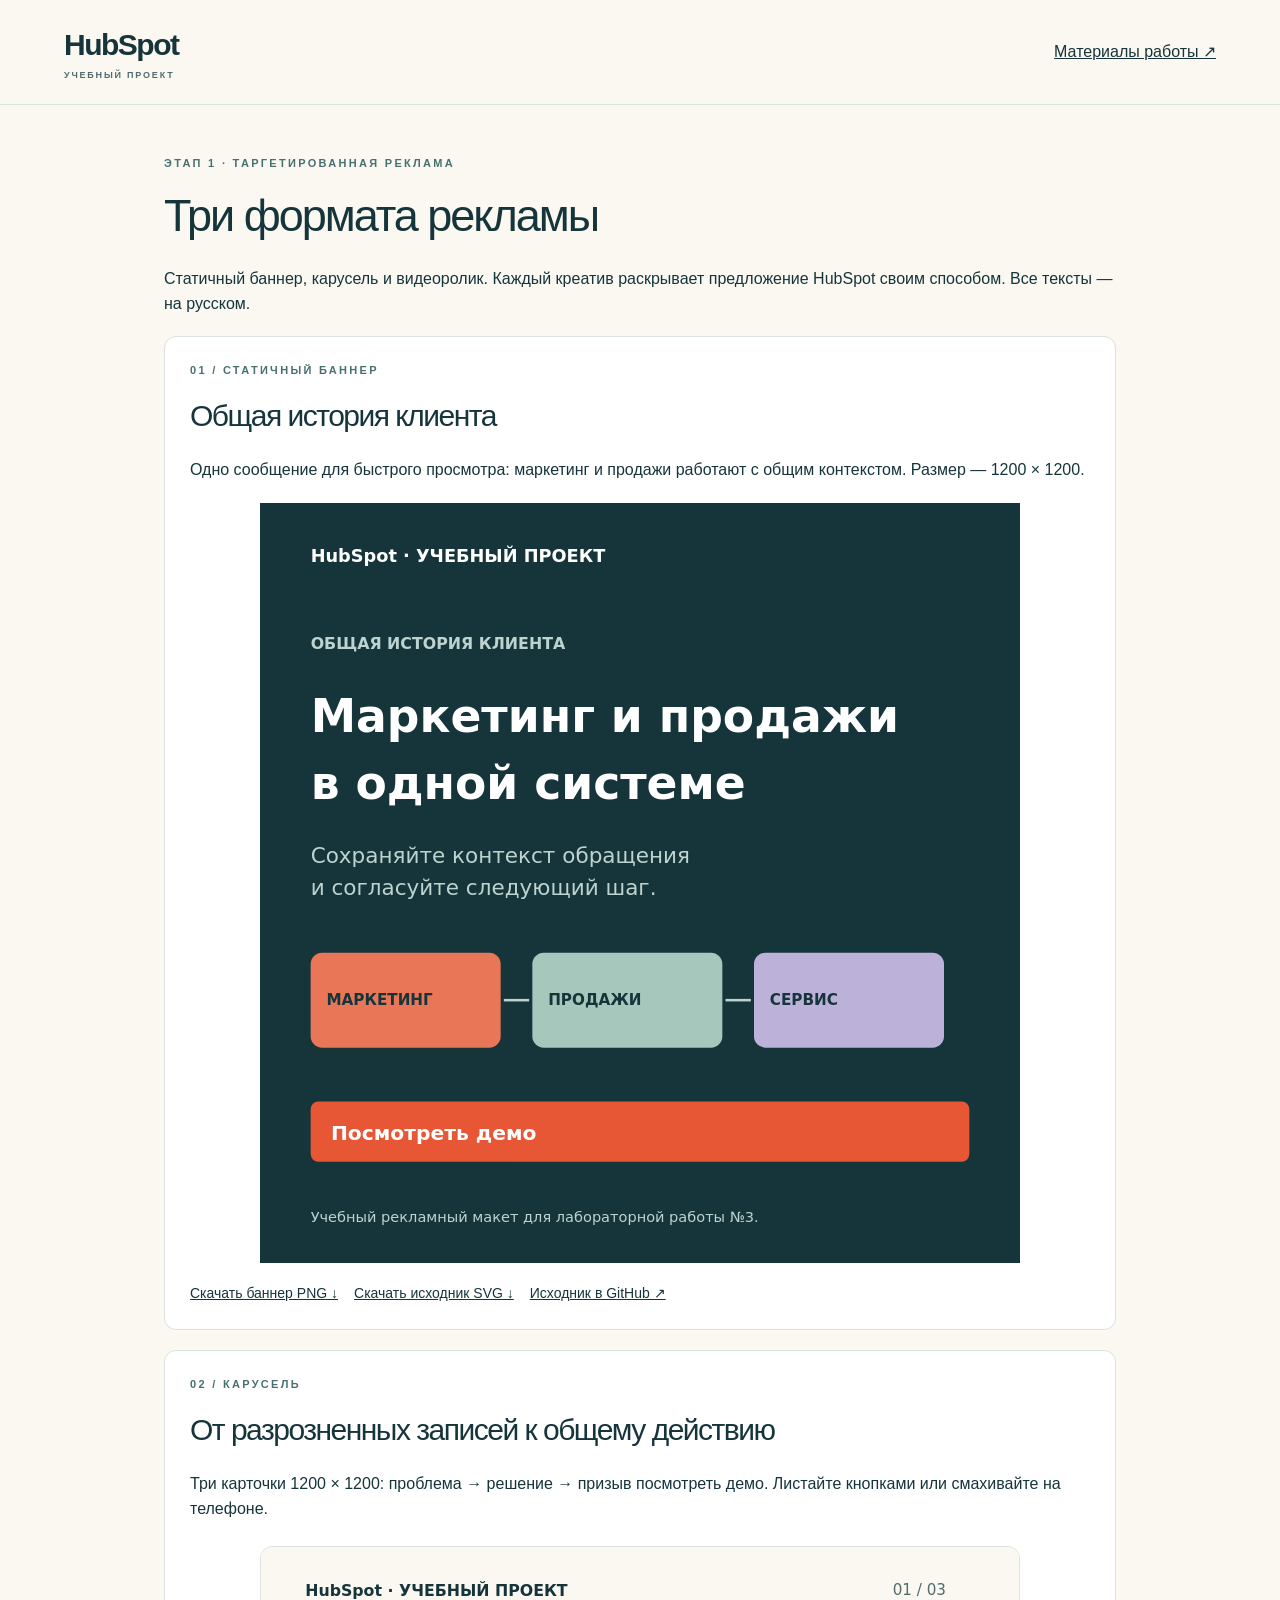
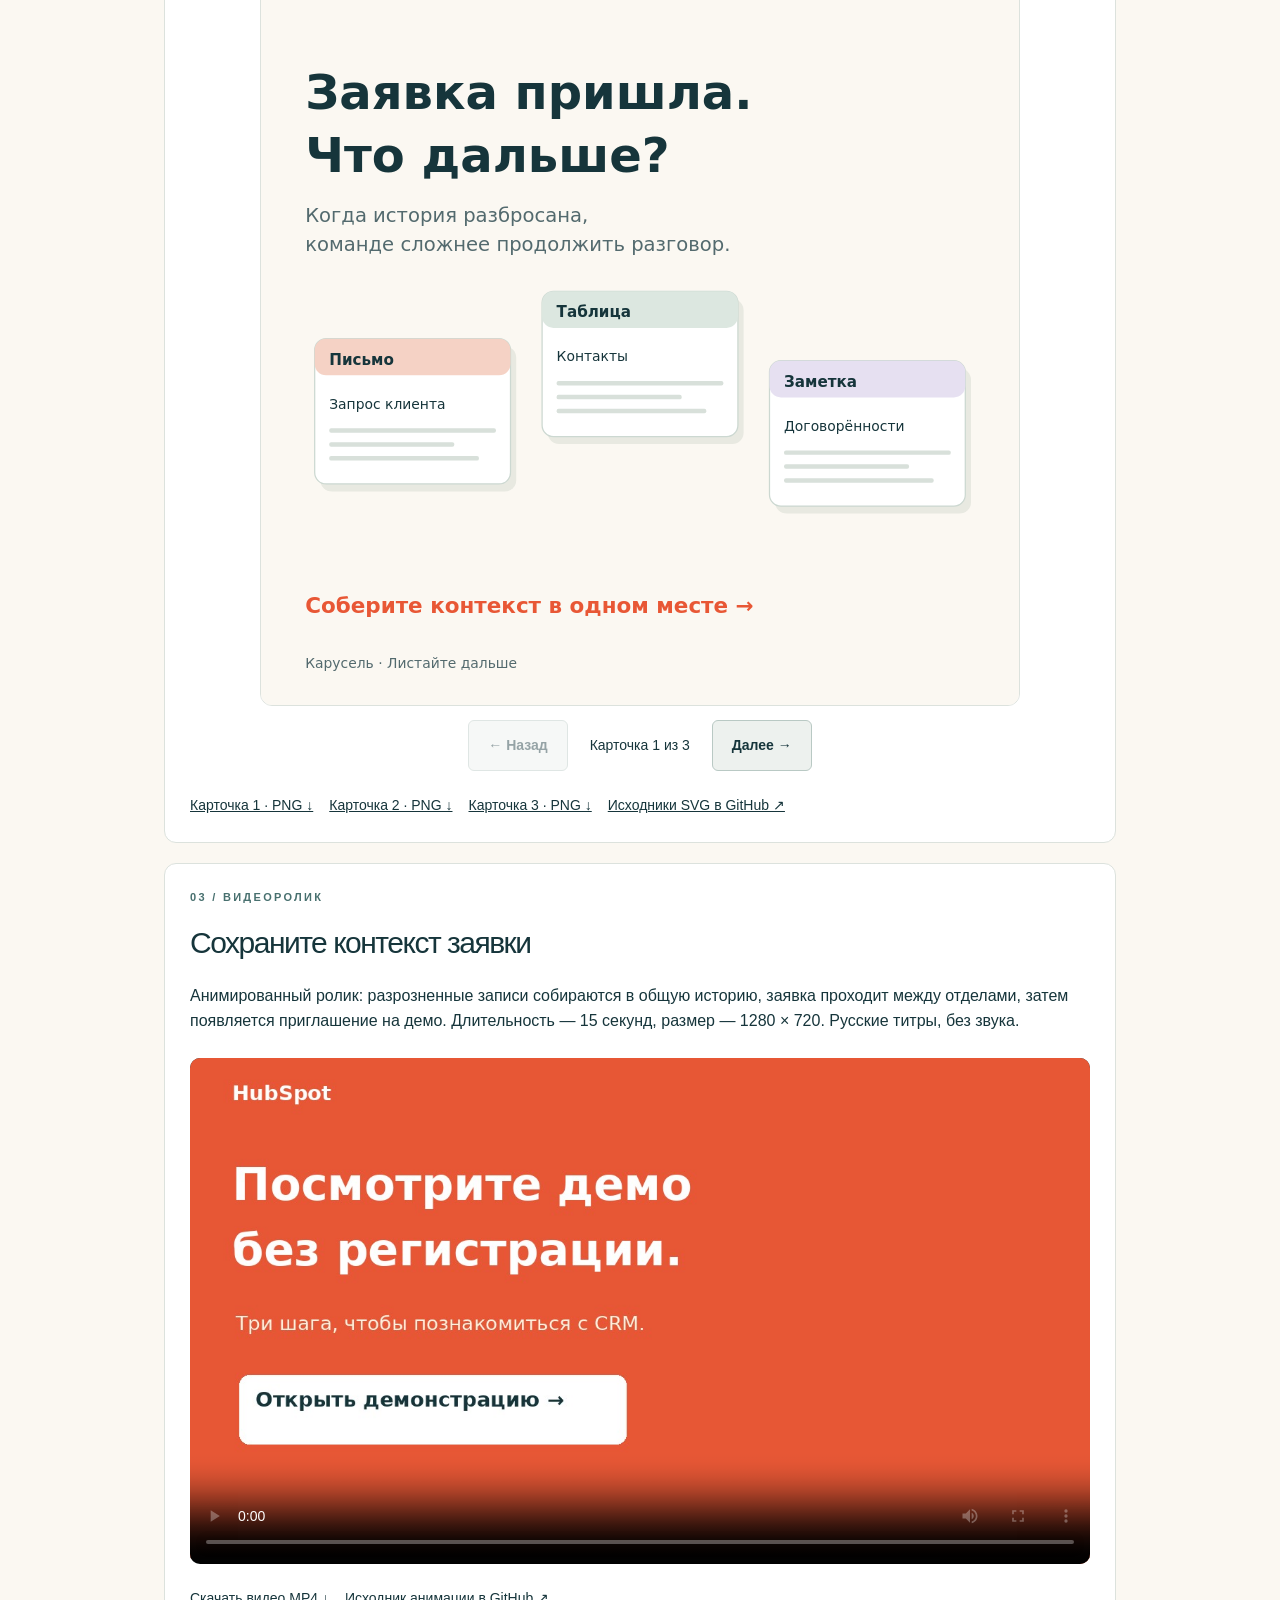
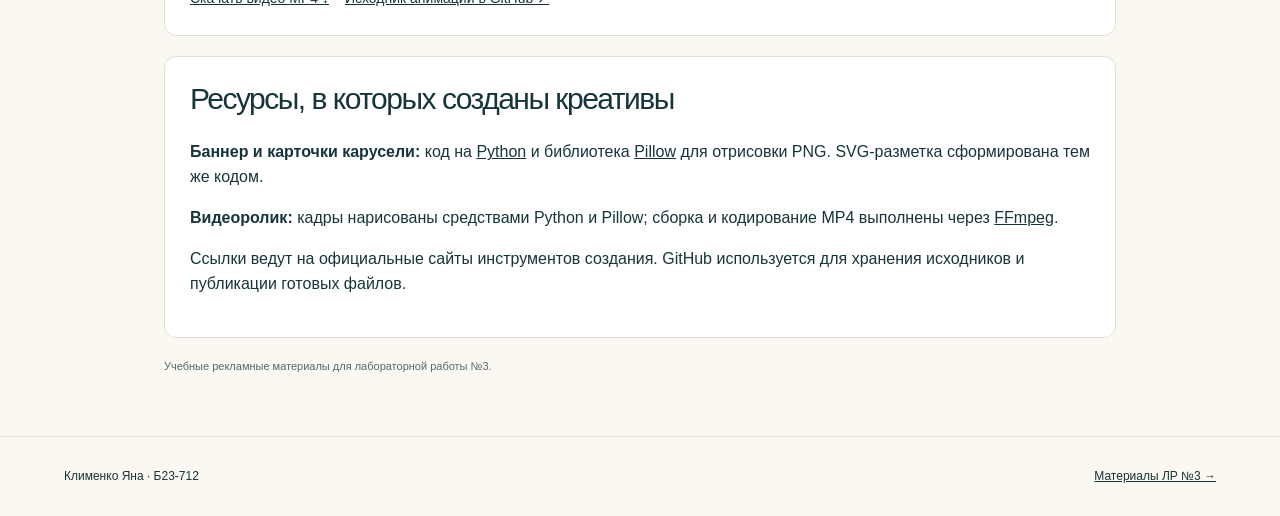
==== commit 13af037a: "Добавить места для скриншотов и ресурсы создания креативов" ====
--- a/creative-studio.html
+++ b/creative-studio.html
@@ -2,4 +2,4 @@
 <article class="creative-item" id="banner"><p class="eyebrow">01 / СТАТИЧНЫЙ БАННЕР</p><h2>Общая история клиента</h2><p>Одно сообщение для быстрого просмотра: маркетинг и продажи работают с общим контекстом. Размер — 1200 × 1200.</p><img src="creatives/01-connected.svg" alt="Маркетинг и продажи в одной системе. Посмотреть демо."><div class="source-links"><a href="creatives/01-connected.png" download>Скачать баннер PNG ↓</a><a href="creatives/01-connected.svg" download>Скачать исходник SVG ↓</a><a href="https://github.com/indolentmenace/hubspot-lab3/blob/main/creatives/01-connected.svg">Исходник в GitHub ↗</a></div></article>
 <article class="creative-item" id="carousel"><p class="eyebrow">02 / КАРУСЕЛЬ</p><h2>От разрозненных записей к общему действию</h2><p>Три карточки 1200 × 1200: проблема → решение → призыв посмотреть демо. Листайте кнопками или смахивайте на телефоне.</p><div class="carousel-track" id="carousel-track" tabindex="0" role="region" aria-label="Карусель из трёх рекламных карточек"><figure><img src="creatives/02-carousel-1.svg" alt="Карточка 1 из 3. Заявка пришла. Что дальше? История разбросана между письмом, таблицей и заметкой."></figure><figure><img src="creatives/02-carousel-2.svg" alt="Карточка 2 из 3. Вся история в одной карточке: задача, общение и следующее действие."></figure><figure><img src="creatives/02-carousel-3.svg" alt="Карточка 3 из 3. Следующий шаг виден команде. Посмотрите демо без регистрации."></figure></div><div class="carousel-controls"><button class="secondary" id="carousel-prev" aria-label="Предыдущая карточка" disabled>← Назад</button><span id="carousel-status" role="status" aria-live="polite">Карточка 1 из 3</span><button class="secondary" id="carousel-next" aria-label="Следующая карточка">Далее →</button></div><div class="source-links"><a href="creatives/02-carousel-1.png" download>Карточка 1 · PNG ↓</a><a href="creatives/02-carousel-2.png" download>Карточка 2 · PNG ↓</a><a href="creatives/02-carousel-3.png" download>Карточка 3 · PNG ↓</a><a href="https://github.com/indolentmenace/hubspot-lab3/tree/main/creatives">Исходники SVG в GitHub ↗</a></div></article>
 <article class="creative-item" id="video"><p class="eyebrow">03 / ВИДЕОРОЛИК</p><h2>Сохраните контекст заявки</h2><p>Анимированный ролик: разрозненные записи собираются в общую историю, заявка проходит между отделами, затем появляется приглашение на демо. Длительность — 15 секунд, размер — 1280 × 720. Русские титры, без звука.</p><video class="creative-video" controls playsinline preload="metadata" poster="creatives/03-video-poster.jpg?v=2" aria-label="Рекламный видеоролик HubSpot, 15 секунд, русские титры"><source src="creatives/03-video.mp4?v=2" type="video/mp4">Ваш браузер не поддерживает встроенное видео. <a href="creatives/03-video.mp4?v=2">Скачать ролик</a>.</video><div class="source-links"><a href="creatives/03-video.mp4?v=2" download>Скачать видео MP4 ↓</a><a href="https://github.com/indolentmenace/hubspot-lab3/blob/main/creatives/render_formats.py">Исходник анимации в GitHub ↗</a></div></article>
-<p class="micro">Учебные рекламные материалы. Баннер и карточки созданы в SVG; ролик — программная анимация, экспортированная в MP4. Исходники доступны по ссылкам.</p></main><footer><span>Клименко Яна · Б23-712</span><a href="materials.html">Материалы ЛР №3 →</a></footer></body></html>
+<article><h2>Ресурсы, в которых созданы креативы</h2><p><b>Баннер и карточки карусели:</b> код на <a href="https://www.python.org/">Python</a> и библиотека <a href="https://python-pillow.github.io/">Pillow</a> для отрисовки PNG. SVG-разметка сформирована тем же кодом.</p><p><b>Видеоролик:</b> кадры нарисованы средствами Python и Pillow; сборка и кодирование MP4 выполнены через <a href="https://ffmpeg.org/">FFmpeg</a>.</p><p>Ссылки ведут на официальные сайты инструментов создания. GitHub используется для хранения исходников и публикации готовых файлов.</p></article><p class="micro">Учебные рекламные материалы для лабораторной работы №3.</p></main><footer><span>Клименко Яна · Б23-712</span><a href="materials.html">Материалы ЛР №3 →</a></footer></body></html>
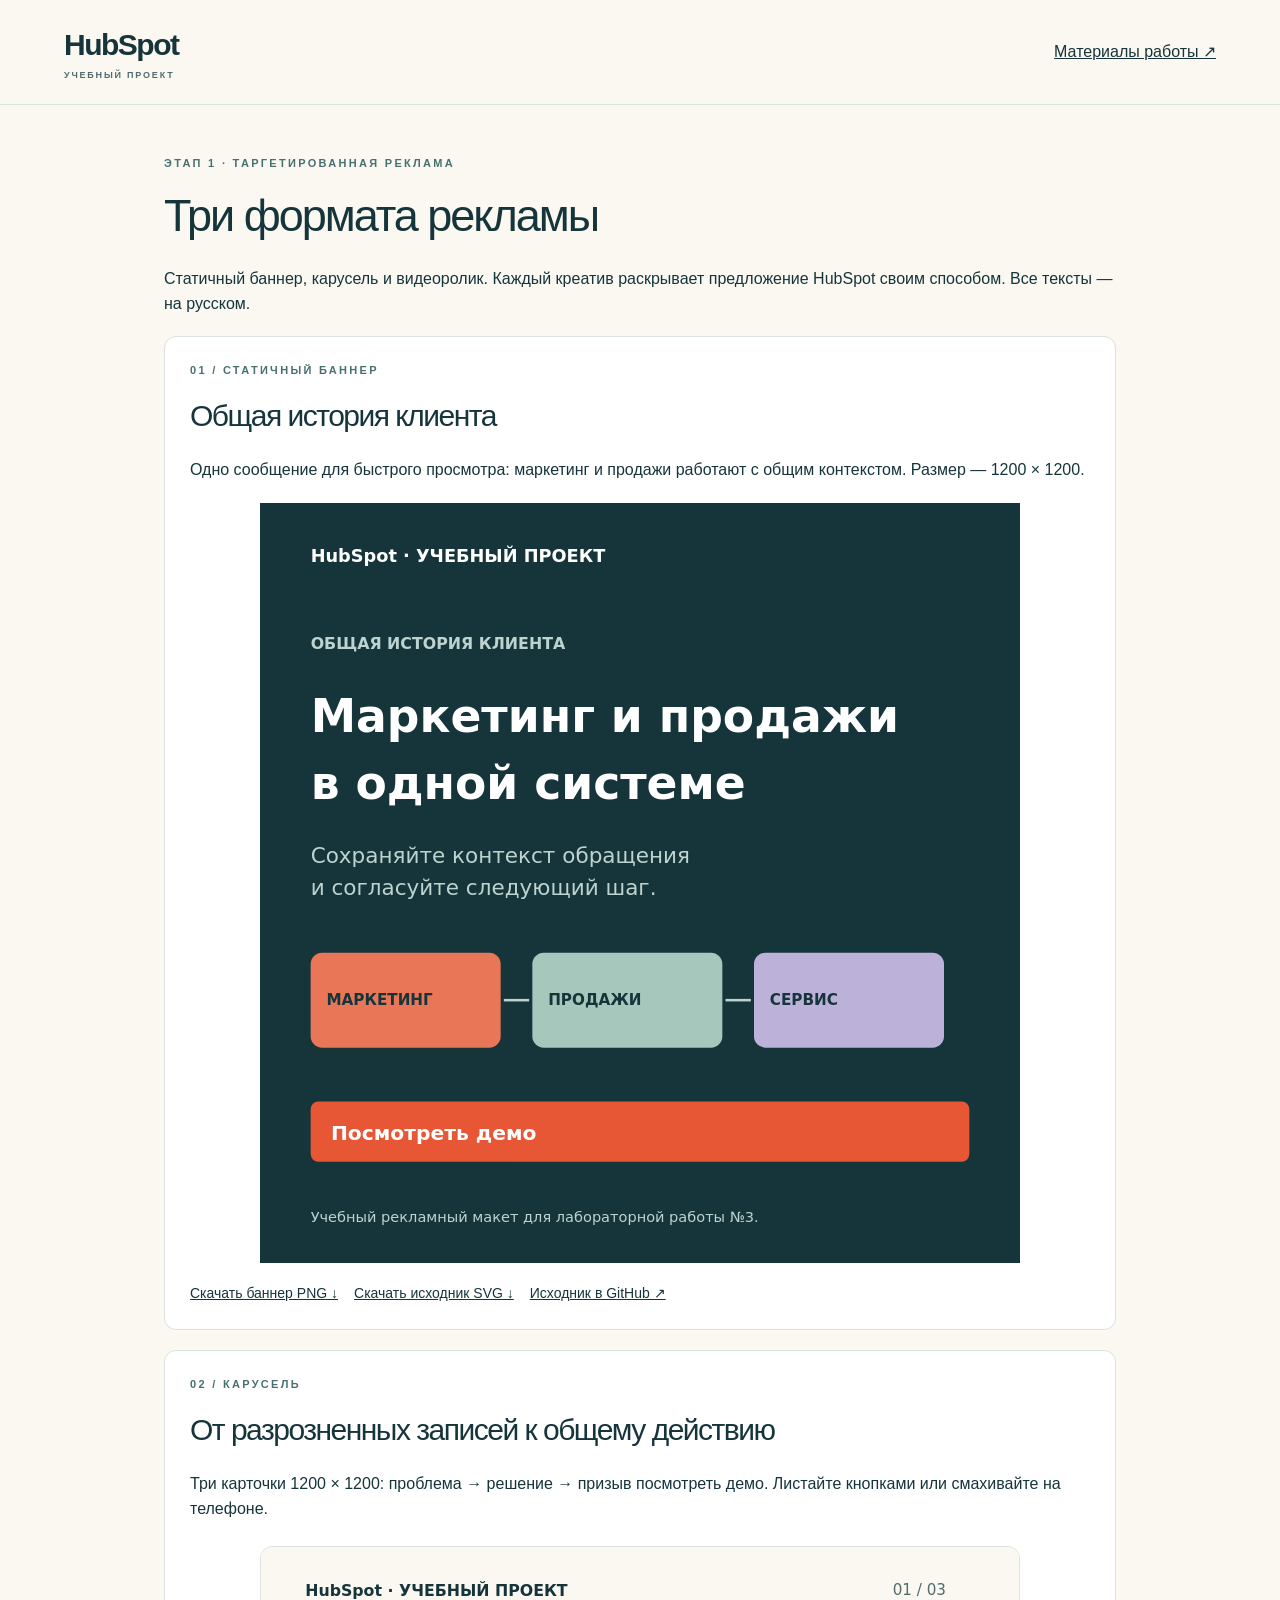
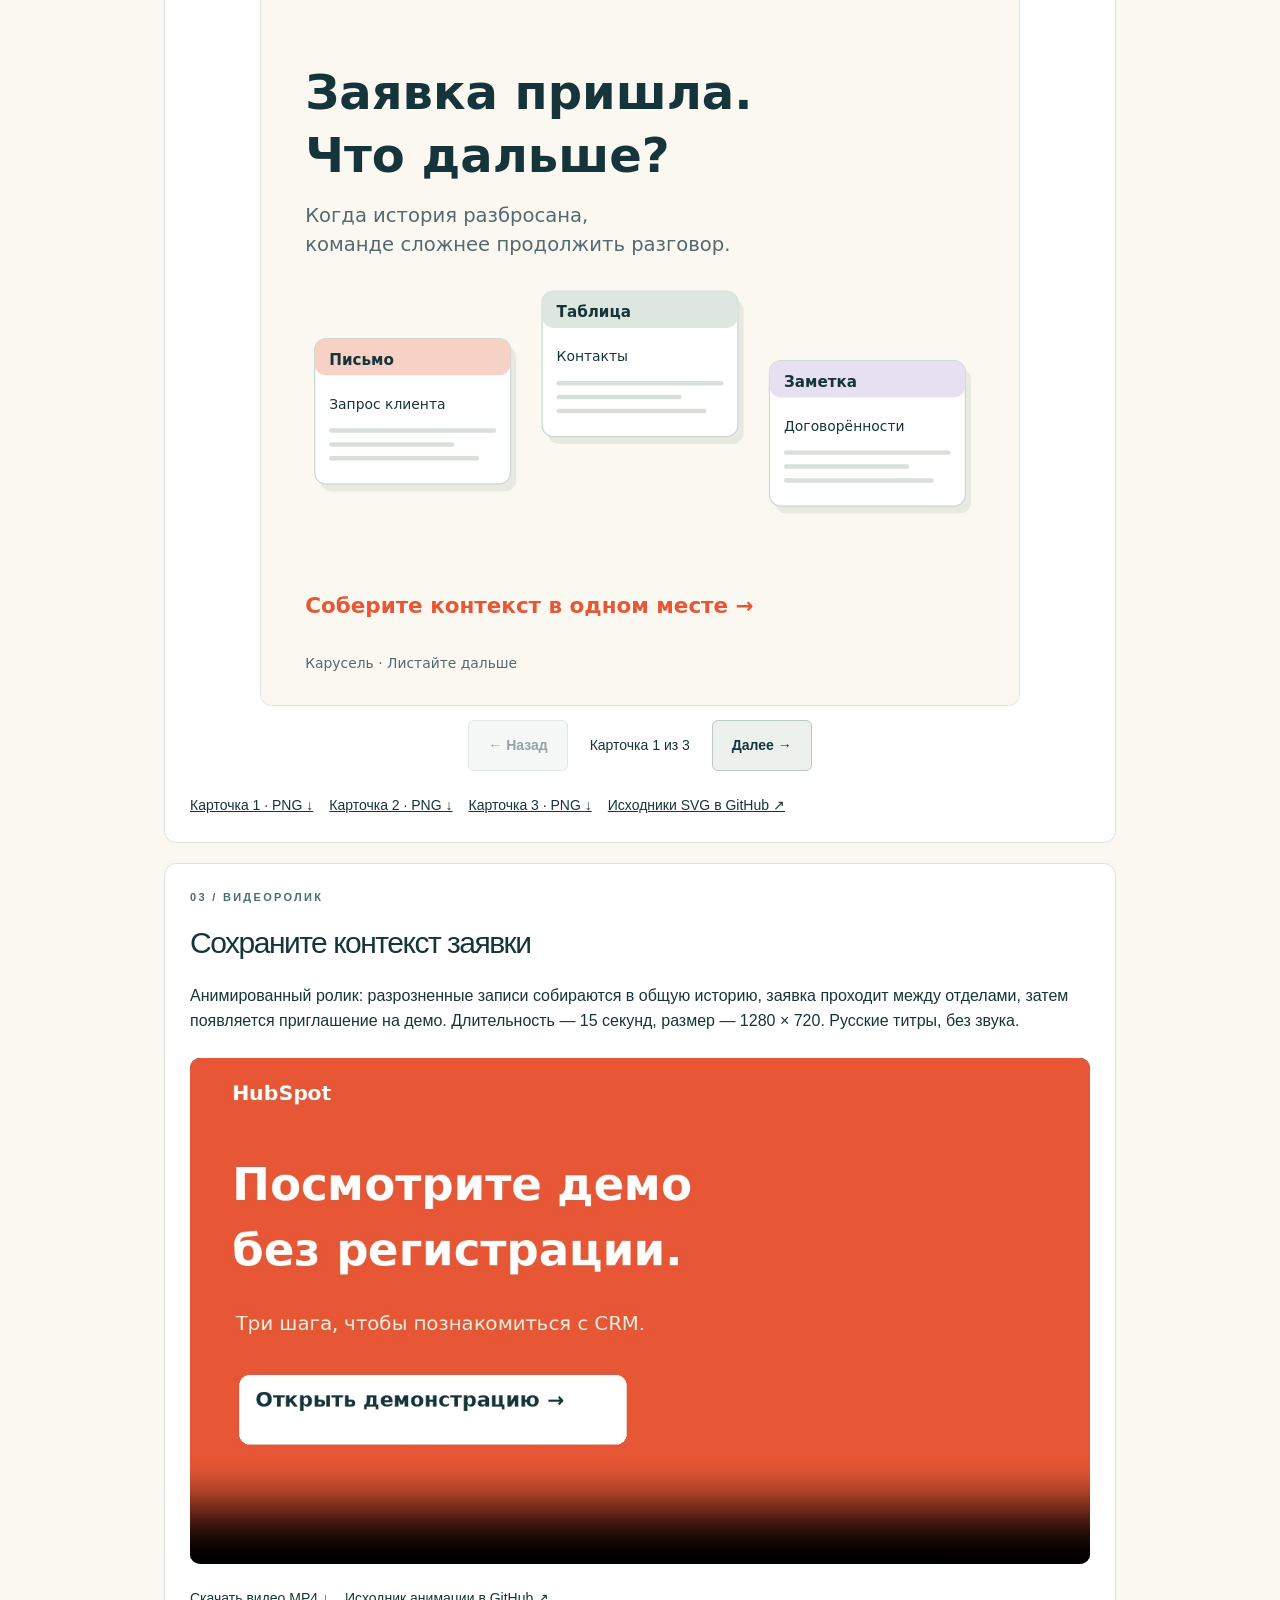
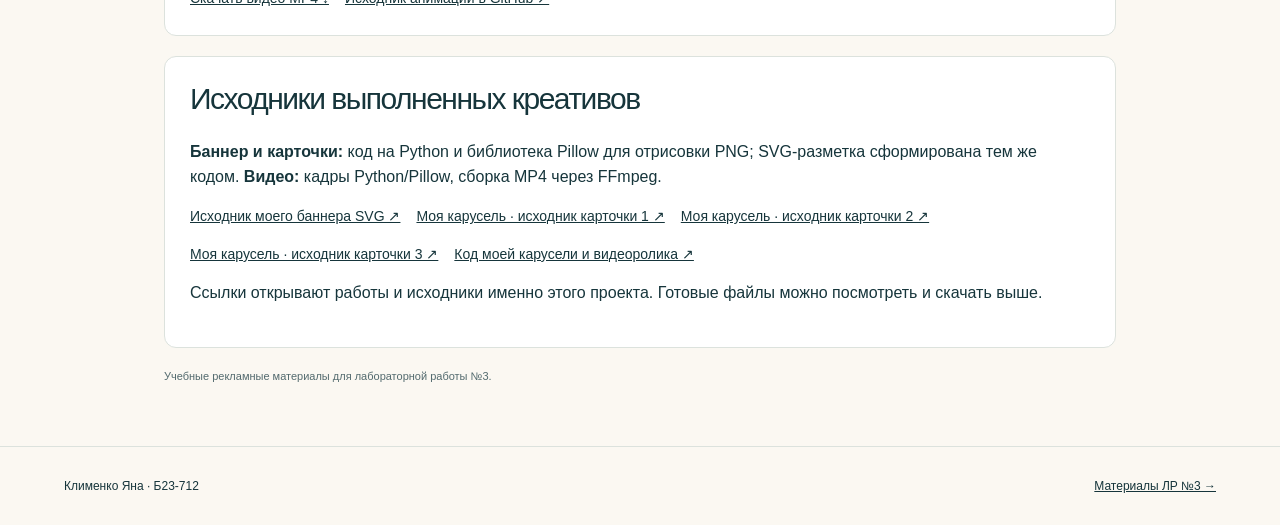
==== commit a7acae0e: "Пересобрать презентацию ЛР3 и связать креативы с работами" ====
--- a/creative-studio.html
+++ b/creative-studio.html
@@ -2,4 +2,4 @@
 <article class="creative-item" id="banner"><p class="eyebrow">01 / СТАТИЧНЫЙ БАННЕР</p><h2>Общая история клиента</h2><p>Одно сообщение для быстрого просмотра: маркетинг и продажи работают с общим контекстом. Размер — 1200 × 1200.</p><img src="creatives/01-connected.svg" alt="Маркетинг и продажи в одной системе. Посмотреть демо."><div class="source-links"><a href="creatives/01-connected.png" download>Скачать баннер PNG ↓</a><a href="creatives/01-connected.svg" download>Скачать исходник SVG ↓</a><a href="https://github.com/indolentmenace/hubspot-lab3/blob/main/creatives/01-connected.svg">Исходник в GitHub ↗</a></div></article>
 <article class="creative-item" id="carousel"><p class="eyebrow">02 / КАРУСЕЛЬ</p><h2>От разрозненных записей к общему действию</h2><p>Три карточки 1200 × 1200: проблема → решение → призыв посмотреть демо. Листайте кнопками или смахивайте на телефоне.</p><div class="carousel-track" id="carousel-track" tabindex="0" role="region" aria-label="Карусель из трёх рекламных карточек"><figure><img src="creatives/02-carousel-1.svg" alt="Карточка 1 из 3. Заявка пришла. Что дальше? История разбросана между письмом, таблицей и заметкой."></figure><figure><img src="creatives/02-carousel-2.svg" alt="Карточка 2 из 3. Вся история в одной карточке: задача, общение и следующее действие."></figure><figure><img src="creatives/02-carousel-3.svg" alt="Карточка 3 из 3. Следующий шаг виден команде. Посмотрите демо без регистрации."></figure></div><div class="carousel-controls"><button class="secondary" id="carousel-prev" aria-label="Предыдущая карточка" disabled>← Назад</button><span id="carousel-status" role="status" aria-live="polite">Карточка 1 из 3</span><button class="secondary" id="carousel-next" aria-label="Следующая карточка">Далее →</button></div><div class="source-links"><a href="creatives/02-carousel-1.png" download>Карточка 1 · PNG ↓</a><a href="creatives/02-carousel-2.png" download>Карточка 2 · PNG ↓</a><a href="creatives/02-carousel-3.png" download>Карточка 3 · PNG ↓</a><a href="https://github.com/indolentmenace/hubspot-lab3/tree/main/creatives">Исходники SVG в GitHub ↗</a></div></article>
 <article class="creative-item" id="video"><p class="eyebrow">03 / ВИДЕОРОЛИК</p><h2>Сохраните контекст заявки</h2><p>Анимированный ролик: разрозненные записи собираются в общую историю, заявка проходит между отделами, затем появляется приглашение на демо. Длительность — 15 секунд, размер — 1280 × 720. Русские титры, без звука.</p><video class="creative-video" controls playsinline preload="metadata" poster="creatives/03-video-poster.jpg?v=2" aria-label="Рекламный видеоролик HubSpot, 15 секунд, русские титры"><source src="creatives/03-video.mp4?v=2" type="video/mp4">Ваш браузер не поддерживает встроенное видео. <a href="creatives/03-video.mp4?v=2">Скачать ролик</a>.</video><div class="source-links"><a href="creatives/03-video.mp4?v=2" download>Скачать видео MP4 ↓</a><a href="https://github.com/indolentmenace/hubspot-lab3/blob/main/creatives/render_formats.py">Исходник анимации в GitHub ↗</a></div></article>
-<article><h2>Ресурсы, в которых созданы креативы</h2><p><b>Баннер и карточки карусели:</b> код на <a href="https://www.python.org/">Python</a> и библиотека <a href="https://python-pillow.github.io/">Pillow</a> для отрисовки PNG. SVG-разметка сформирована тем же кодом.</p><p><b>Видеоролик:</b> кадры нарисованы средствами Python и Pillow; сборка и кодирование MP4 выполнены через <a href="https://ffmpeg.org/">FFmpeg</a>.</p><p>Ссылки ведут на официальные сайты инструментов создания. GitHub используется для хранения исходников и публикации готовых файлов.</p></article><p class="micro">Учебные рекламные материалы для лабораторной работы №3.</p></main><footer><span>Клименко Яна · Б23-712</span><a href="materials.html">Материалы ЛР №3 →</a></footer></body></html>
+<article><h2>Исходники выполненных креативов</h2><p><b>Баннер и карточки:</b> код на Python и библиотека Pillow для отрисовки PNG; SVG-разметка сформирована тем же кодом. <b>Видео:</b> кадры Python/Pillow, сборка MP4 через FFmpeg.</p><div class="source-links"><a href="creatives/01-connected.svg">Исходник моего баннера SVG ↗</a><a href="creatives/02-carousel-1.svg">Моя карусель · исходник карточки 1 ↗</a><a href="creatives/02-carousel-2.svg">Моя карусель · исходник карточки 2 ↗</a><a href="creatives/02-carousel-3.svg">Моя карусель · исходник карточки 3 ↗</a><a href="https://github.com/indolentmenace/hubspot-lab3/blob/main/creatives/render_formats.py">Код моей карусели и видеоролика ↗</a></div><p>Ссылки открывают работы и исходники именно этого проекта. Готовые файлы можно посмотреть и скачать выше.</p></article><p class="micro">Учебные рекламные материалы для лабораторной работы №3.</p></main><footer><span>Клименко Яна · Б23-712</span><a href="materials.html">Материалы ЛР №3 →</a></footer></body></html>
